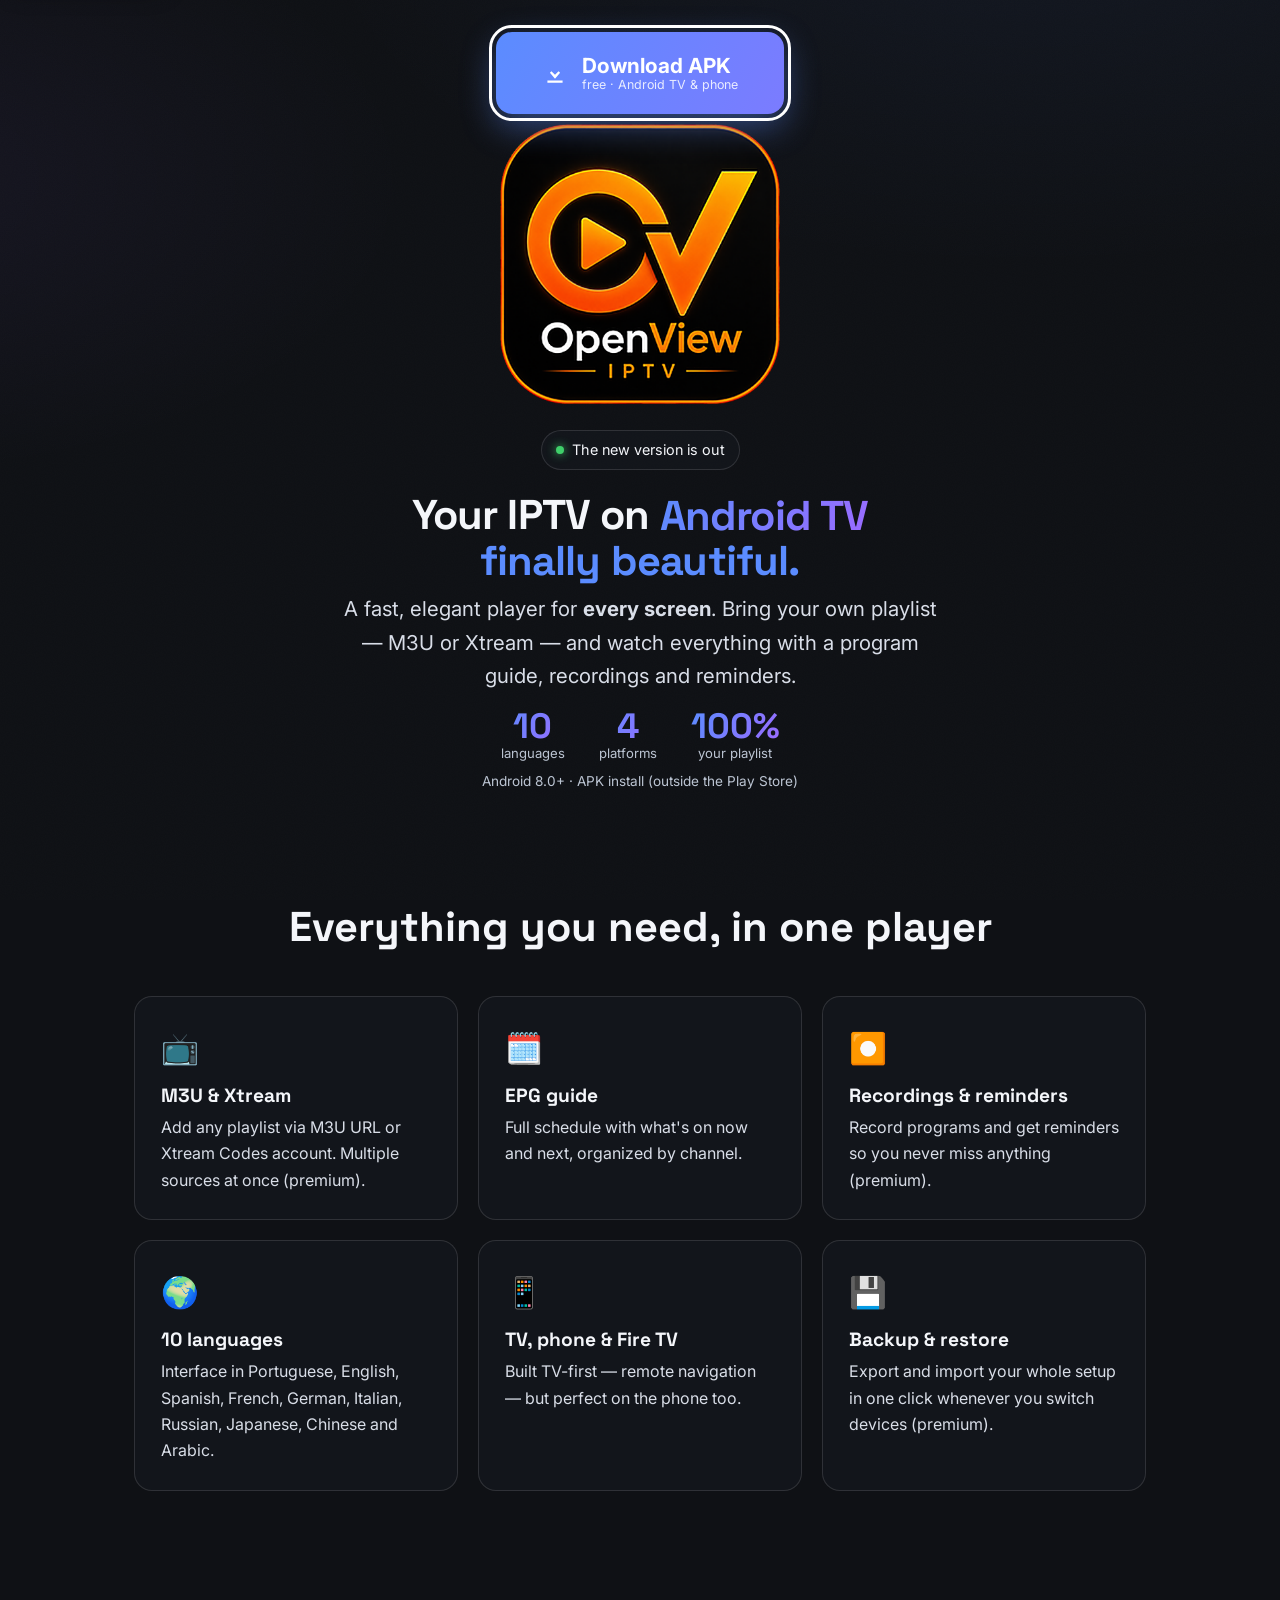
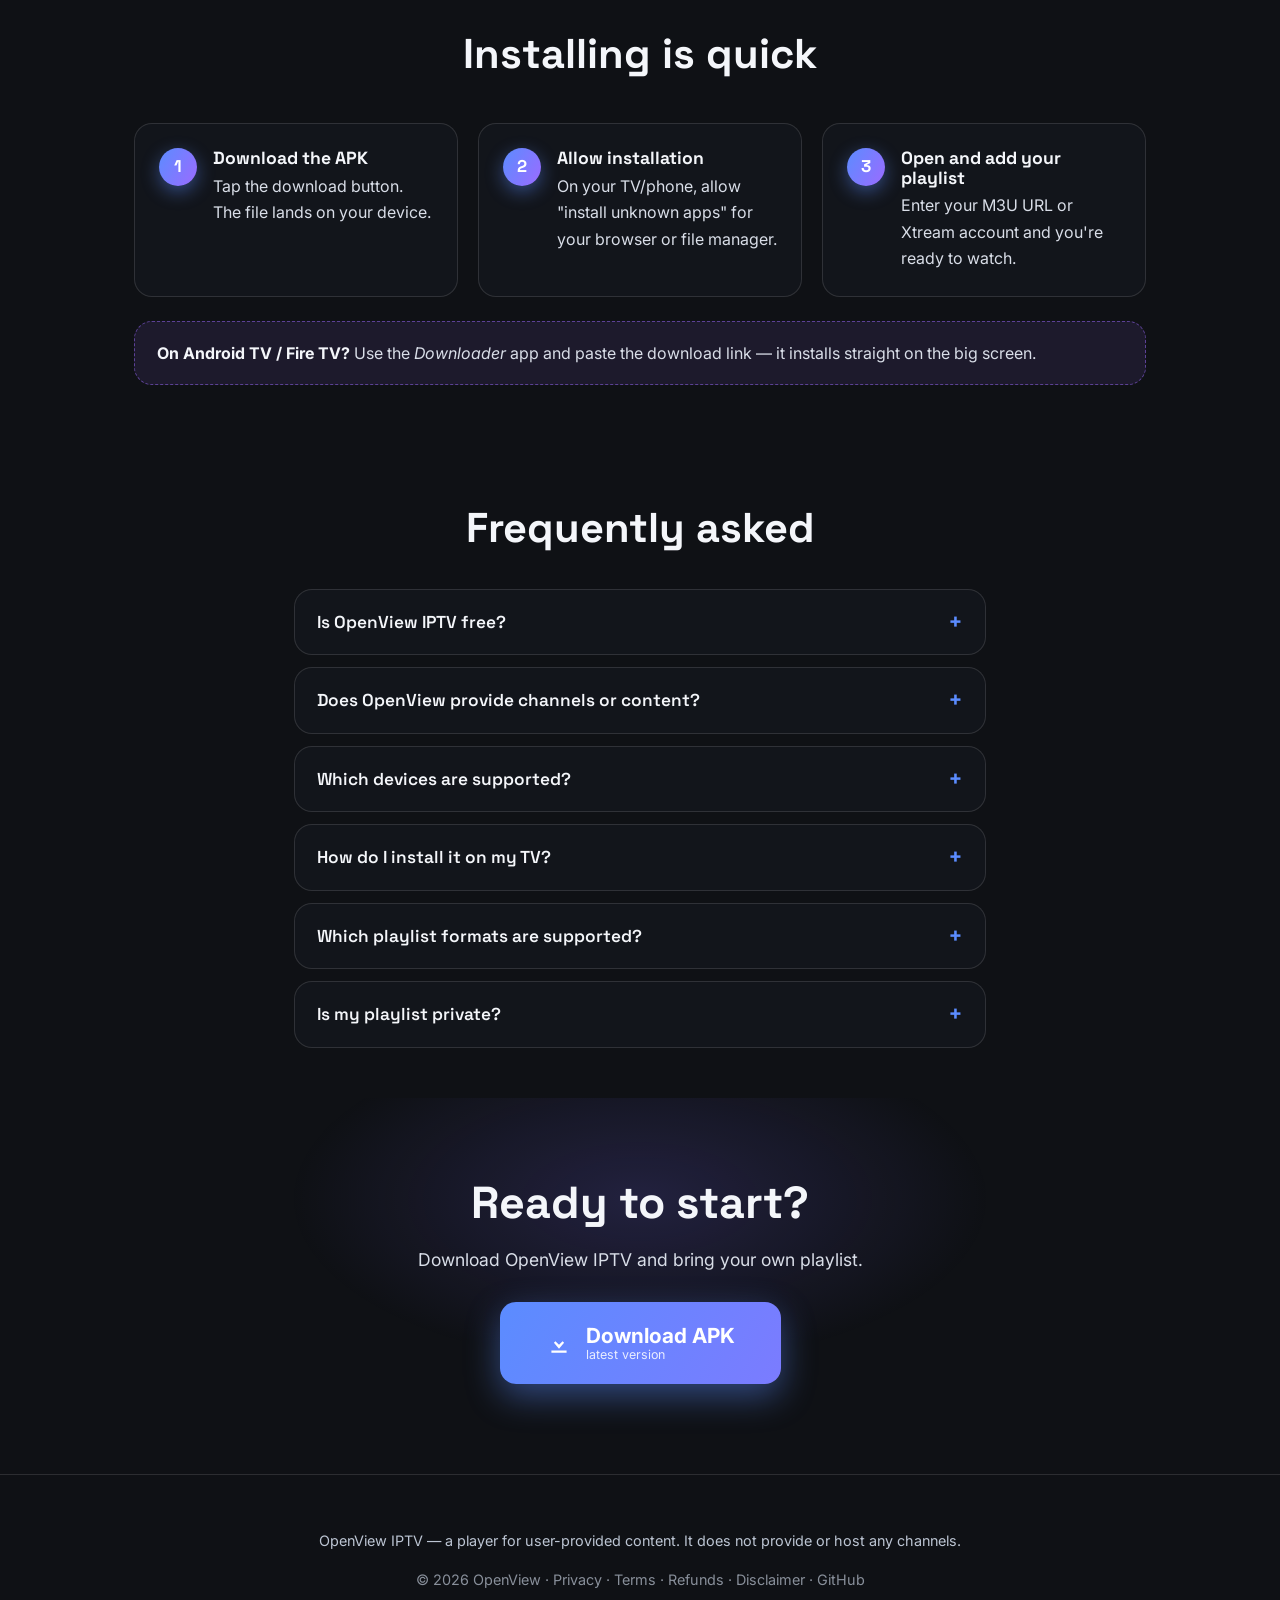
==== index.html @ 7d8fc21f "feat: SEO, a11y, mobile nav, FAQ & security hardening - SEO: canonical, robots meta, richer OG + Twi" ====
<!doctype html>
<html lang="en">
<head>
  <meta charset="utf-8">
  <meta name="viewport" content="width=device-width, initial-scale=1">
  <title>OpenView IPTV — your player for Android TV, phone and Fire TV</title>
  <meta name="description" content="OpenView IPTV: a fast, elegant player for Android TV, phone and Fire TV. Supports M3U and Xtream, EPG guide, recordings, reminders and 10 languages. Bring your own playlist.">
  <meta name="theme-color" content="#0f1115">
  <meta name="color-scheme" content="dark">
  <meta name="author" content="OpenView IPTV">
  <meta name="keywords" content="IPTV player, Android TV, Fire TV, M3U, Xtream Codes, EPG guide, IPTV recordings, IPTV reminders">
  <meta name="robots" content="index, follow, max-image-preview:large">
  <link rel="canonical" href="https://openview-landing.vercel.app/">

  <!-- Open Graph -->
  <meta property="og:type" content="website">
  <meta property="og:site_name" content="OpenView IPTV">
  <meta property="og:url" content="https://openview-landing.vercel.app/">
  <meta property="og:title" content="OpenView IPTV — your IPTV, finally beautiful">
  <meta property="og:description" content="Fast, elegant IPTV player for Android TV, phone and Fire TV. Bring your own playlist (M3U / Xtream).">
  <meta property="og:image" content="https://openview-landing.vercel.app/tv-home.jpg">
  <meta property="og:image:width" content="1100">
  <meta property="og:image:height" content="630">
  <meta property="og:image:alt" content="OpenView IPTV running on Android TV">
  <meta property="og:locale" content="en">

  <!-- Twitter -->
  <meta name="twitter:card" content="summary_large_image">
  <meta name="twitter:title" content="OpenView IPTV — your IPTV, finally beautiful">
  <meta name="twitter:description" content="Fast, elegant IPTV player for Android TV, phone and Fire TV. Bring your own playlist (M3U / Xtream).">
  <meta name="twitter:image" content="https://openview-landing.vercel.app/tv-home.jpg">

  <link rel="icon" type="image/png" href="logo.png">
  <link rel="preload" as="image" href="logo.png" fetchpriority="high">
  <link rel="apple-touch-icon" href="logo.png">
  <link rel="preconnect" href="https://fonts.googleapis.com">
  <link rel="preconnect" href="https://fonts.gstatic.com" crossorigin>
  <link href="https://fonts.googleapis.com/css2?family=Inter:wght@400;500;600&family=Space+Grotesk:wght@500;600;700&display=swap" rel="stylesheet">
  <!-- LITE mode: TV browsers (weak) and low-end hardware choke on the particle
       canvas, blur(110px) and infinite animations. Detect early and set
       <html class="lite"> BEFORE the CSS so those effects are cut. -->
  <script>
    (function () {
      try {
        var ua = navigator.userAgent || '';
        var tv = /SMART-?TV|SmartTV|Tizen|Web ?0?S|WebOS|NetCast|BRAVIA|AFT[A-Z]|AppleTV|GoogleTV|HbbTV|VIDAA|Roku|DTV|Maple|Viera|NETTV|InettvBrowser|CrKey|DLNADOC/i.test(ua);
        var lowHw = (navigator.hardwareConcurrency || 8) <= 2 || (navigator.deviceMemory || 4) <= 2;
        var mm = window.matchMedia || function () { return { matches: false }; };
        var noHover = mm('(hover: none)').matches && !('ontouchstart' in window);
        var reduce = mm('(prefers-reduced-motion: reduce)').matches;
        if (tv || lowHw || noHover || reduce) {
          document.documentElement.classList.add('lite');
        }
      } catch (e) {}
    })();
  </script>
  <link rel="stylesheet" href="styles.css">

  <!-- Structured data: helps search engines and rich results -->
  <script type="application/ld+json">
  {
    "@context": "https://schema.org",
    "@graph": [
      {
        "@type": "WebSite",
        "@id": "https://openview-landing.vercel.app/#website",
        "url": "https://openview-landing.vercel.app/",
        "name": "OpenView IPTV",
        "description": "Fast, elegant IPTV player for Android TV, phone and Fire TV.",
        "inLanguage": "en"
      },
      {
        "@type": "SoftwareApplication",
        "name": "OpenView IPTV",
        "operatingSystem": "Android 8.0+",
        "applicationCategory": "MultimediaApplication",
        "url": "https://openview-landing.vercel.app/",
        "downloadUrl": "https://github.com/LuisPCFialho/openview-releases/releases/latest",
        "softwareVersion": "latest",
        "inLanguage": ["en", "pt", "es", "fr", "de", "it", "ru", "ja", "zh", "ar"],
        "description": "A fast, elegant player for Android TV, phone and Fire TV. Bring your own playlist (M3U or Xtream) and watch with a program guide, recordings and reminders.",
        "offers": { "@type": "Offer", "price": "0", "priceCurrency": "USD" }
      },
      {
        "@type": "FAQPage",
        "mainEntity": [
          {
            "@type": "Question",
            "name": "Is OpenView IPTV free?",
            "acceptedAnswer": { "@type": "Answer", "text": "Yes. The app is free to download and use. An optional premium unlocks multiple sources at once, recordings, reminders and backup." }
          },
          {
            "@type": "Question",
            "name": "Does OpenView provide channels or content?",
            "acceptedAnswer": { "@type": "Answer", "text": "No. OpenView is only a player. You bring your own M3U or Xtream playlist. It does not host or provide any channels or content." }
          },
          {
            "@type": "Question",
            "name": "Which devices are supported?",
            "acceptedAnswer": { "@type": "Answer", "text": "Android TV, Fire TV, and Android phones and tablets running Android 8.0 or newer." }
          },
          {
            "@type": "Question",
            "name": "How do I install it on a TV?",
            "acceptedAnswer": { "@type": "Answer", "text": "On Android TV or Fire TV, use the Downloader app and paste the download link, or sideload the APK after allowing installation from unknown sources." }
          },
          {
            "@type": "Question",
            "name": "Which playlist formats are supported?",
            "acceptedAnswer": { "@type": "Answer", "text": "M3U and M3U8 playlist URLs, as well as Xtream Codes accounts." }
          },
          {
            "@type": "Question",
            "name": "Is my playlist private?",
            "acceptedAnswer": { "@type": "Answer", "text": "Yes. Your playlist stays on your device. OpenView does not upload or share it." }
          }
        ]
      }
    ]
  }
  </script>
</head>
<body>
  <a class="skip-link" href="#top">Skip to content</a>

  <!-- scroll progress -->
  <div class="scroll-progress" aria-hidden="true"></div>

  <!-- cursor spotlight -->
  <div class="spotlight" aria-hidden="true"></div>

  <!-- backgrounds: aurora + particle canvas + noise -->
  <div class="aurora" aria-hidden="true">
    <span class="blob b1"></span>
    <span class="blob b2"></span>
    <span class="blob b3"></span>
  </div>
  <canvas id="net" class="net" aria-hidden="true"></canvas>
  <div class="grid-overlay" aria-hidden="true"></div>
  <div class="noise" aria-hidden="true"></div>

  <header class="nav">
    <a class="brand" href="#top">
      <img class="logo" src="logo.png" alt="" width="32" height="32">
      <span>OpenView<span class="accent">IPTV</span></span>
    </a>
    <button type="button" class="nav-toggle" aria-label="Open menu" aria-expanded="false" aria-controls="nav-links">
      <span></span><span></span><span></span>
    </button>
    <nav class="nav-links" id="nav-links">
      <a href="#features">Features</a>
      <a href="#install">How to install</a>
      <a href="#faq">FAQ</a>
      <a class="gh" href="https://github.com/LuisPCFialho/openview-releases/releases/latest" target="_blank" rel="noopener">GitHub</a>
    </nav>
  </header>

  <main id="top">
    <!-- HERO -->
    <section class="hero">
      <div class="hero-copy reveal">
        <img class="hero-logo" src="logo.png" alt="OpenView IPTV" width="112" height="112" fetchpriority="high" decoding="async">
        <span class="badge"><span class="dot"></span> <span id="version">The new version is out</span></span>
        <h1>
          Your IPTV on
          <span class="rotator" aria-hidden="true">
            <span class="rot-track">
              <b>Android TV</b><b>phone</b><b>Fire TV</b><b>tablet</b>
            </span>
          </span>
          <br><span class="grad shine">finally beautiful.</span>
        </h1>
        <p class="lead">
          A fast, elegant player for <strong>every screen</strong>.
          Bring your own playlist — M3U or Xtream — and watch everything with a
          program guide, recordings and reminders.
        </p>
        <div class="cta">
          <a id="download" class="btn-download magnetic" href="https://github.com/LuisPCFialho/openview-releases/releases/latest/download/OpenViewIPTV.apk">
            <span class="bd-shine" aria-hidden="true"></span>
            <svg viewBox="0 0 24 24" width="26" height="26" aria-hidden="true">
              <path fill="currentColor" d="M12 3v10.6l3.3-3.3 1.4 1.4L12 17.4l-4.7-5.7 1.4-1.4L12 13.6V3h0zM5 19h14v2H5z"/>
            </svg>
            <span class="btn-text">
              <strong>Download APK</strong>
              <small id="dl-sub">free · Android TV &amp; phone</small>
            </span>
          </a>
          <a class="btn-ghost" href="https://github.com/LuisPCFialho/openview-releases/releases/latest" target="_blank" rel="noopener">Release notes</a>
        </div>

        <div class="stats reveal">
          <div class="stat"><b class="count" data-to="10">0</b><span>languages</span></div>
          <div class="stat"><b class="count" data-to="4">0</b><span>platforms</span></div>
          <div class="stat"><b class="count" data-to="100" data-suffix="%">0</b><span>your playlist</span></div>
        </div>
        <p class="micro">Android 8.0+ · APK install (outside the Play Store)</p>
      </div>

      <div class="hero-art reveal" aria-hidden="true">
        <div class="screen tilt" id="tilt">
          <img class="shot" src="tv-home.jpg" alt="OpenView IPTV running on Android TV" width="1100" height="630" loading="eager" decoding="async">
          <div class="shot-shade"></div>
          <div class="screen-bar">
            <span></span><span></span><span></span>
          </div>
          <div class="screen-body" style="--z:40px">
            <div class="play"><svg viewBox="0 0 24 24" width="42" height="42"><path fill="currentColor" d="M8 5v14l11-7z"/></svg></div>
          </div>
        </div>
      </div>
    </section>

    <!-- MARQUEE -->
    <div class="marquee reveal" aria-hidden="true">
      <div class="mq-track">
        <span>M3U</span><span>•</span><span>Xtream Codes</span><span>•</span><span>EPG</span><span>•</span>
        <span>Recordings</span><span>•</span><span>Reminders</span><span>•</span><span>Android TV</span><span>•</span>
        <span>Fire TV</span><span>•</span><span>Phone</span><span>•</span><span>Backup</span><span>•</span>
        <span>10 languages</span><span>•</span>
        <span>M3U</span><span>•</span><span>Xtream Codes</span><span>•</span><span>EPG</span><span>•</span>
        <span>Recordings</span><span>•</span><span>Reminders</span><span>•</span><span>Android TV</span><span>•</span>
        <span>Fire TV</span><span>•</span><span>Phone</span><span>•</span><span>Backup</span><span>•</span>
        <span>10 languages</span><span>•</span>
      </div>
    </div>

    <!-- FEATURES -->
    <section id="features" class="features">
      <h2 class="reveal">Everything you need, in one player</h2>
      <div class="cards">
        <article class="card spot reveal">
          <div class="ic">📺</div>
          <h3>M3U &amp; Xtream</h3>
          <p>Add any playlist via M3U URL or Xtream Codes account. Multiple sources at once (premium).</p>
        </article>
        <article class="card spot reveal">
          <div class="ic">🗓️</div>
          <h3>EPG guide</h3>
          <p>Full schedule with what's on now and next, organized by channel.</p>
        </article>
        <article class="card spot reveal">
          <div class="ic">⏺️</div>
          <h3>Recordings &amp; reminders</h3>
          <p>Record programs and get reminders so you never miss anything (premium).</p>
        </article>
        <article class="card spot reveal">
          <div class="ic">🌍</div>
          <h3>10 languages</h3>
          <p>Interface in Portuguese, English, Spanish, French, German, Italian, Russian, Japanese, Chinese and Arabic.</p>
        </article>
        <article class="card spot reveal">
          <div class="ic">📱</div>
          <h3>TV, phone &amp; Fire TV</h3>
          <p>Built TV-first — remote navigation — but perfect on the phone too.</p>
        </article>
        <article class="card spot reveal">
          <div class="ic">💾</div>
          <h3>Backup &amp; restore</h3>
          <p>Export and import your whole setup in one click whenever you switch devices (premium).</p>
        </article>
      </div>
    </section>

    <!-- INSTALL -->
    <section id="install" class="install">
      <h2 class="reveal">Installing is quick</h2>
      <div class="steps">
        <div class="step reveal"><span class="n">1</span><div><h3>Download the APK</h3><p>Tap the download button. The file lands on your device.</p></div></div>
        <div class="step reveal"><span class="n">2</span><div><h3>Allow installation</h3><p>On your TV/phone, allow "install unknown apps" for your browser or file manager.</p></div></div>
        <div class="step reveal"><span class="n">3</span><div><h3>Open and add your playlist</h3><p>Enter your M3U URL or Xtream account and you're ready to watch.</p></div></div>
      </div>
      <div class="tv-tip reveal">
        <strong>On Android TV / Fire TV?</strong> Use the <em>Downloader</em> app and paste the download link — it installs straight on the big screen.
      </div>
    </section>

    <!-- FAQ -->
    <section id="faq" class="faq">
      <h2 class="reveal">Frequently asked</h2>
      <div class="faq-list">
        <details class="faq-item reveal">
          <summary>Is OpenView IPTV free?</summary>
          <p>Yes. The app is free to download and use. An optional premium unlocks multiple sources at once, recordings, reminders and backup.</p>
        </details>
        <details class="faq-item reveal">
          <summary>Does OpenView provide channels or content?</summary>
          <p>No. OpenView is only a player. You bring your own M3U or Xtream playlist — it does not host or provide any channels or content.</p>
        </details>
        <details class="faq-item reveal">
          <summary>Which devices are supported?</summary>
          <p>Android TV, Fire TV, and Android phones and tablets running Android 8.0 or newer.</p>
        </details>
        <details class="faq-item reveal">
          <summary>How do I install it on my TV?</summary>
          <p>On Android TV or Fire TV, use the <em>Downloader</em> app and paste the download link, or sideload the APK after allowing installation from unknown sources.</p>
        </details>
        <details class="faq-item reveal">
          <summary>Which playlist formats are supported?</summary>
          <p>M3U and M3U8 playlist URLs, and Xtream Codes accounts.</p>
        </details>
        <details class="faq-item reveal">
          <summary>Is my playlist private?</summary>
          <p>Yes. Your playlist stays on your device — OpenView never uploads or shares it.</p>
        </details>
      </div>
    </section>

    <!-- FINAL CTA -->
    <section class="final reveal">
      <div class="final-glow" aria-hidden="true"></div>
      <h2>Ready to start?</h2>
      <p>Download OpenView IPTV and bring your own playlist.</p>
      <a class="btn-download big magnetic" href="https://github.com/LuisPCFialho/openview-releases/releases/latest/download/OpenViewIPTV.apk">
        <span class="bd-shine" aria-hidden="true"></span>
        <svg viewBox="0 0 24 24" width="26" height="26" aria-hidden="true">
          <path fill="currentColor" d="M12 3v10.6l3.3-3.3 1.4 1.4L12 17.4l-4.7-5.7 1.4-1.4L12 13.6V3h0zM5 19h14v2H5z"/>
        </svg>
        <span class="btn-text"><strong>Download APK</strong><small>latest version</small></span>
      </a>
    </section>
  </main>

  <footer class="footer">
    <p>OpenView IPTV — a player for user-provided content. It does not provide or host any channels.</p>
    <p class="dim">© <span id="year">2026</span> OpenView · <a href="/privacy">Privacy</a> · <a href="/terms">Terms</a> · <a href="/refund">Refunds</a> · <a href="/disclaimer">Disclaimer</a> · <a href="https://github.com/LuisPCFialho/openview-releases" target="_blank" rel="noopener">GitHub</a></p>
  </footer>

  <button type="button" class="to-top" aria-label="Back to top" hidden>
    <svg viewBox="0 0 24 24" width="22" height="22" aria-hidden="true"><path fill="currentColor" d="M12 6.6l6.4 6.4-1.4 1.4L12 9.4l-5 5-1.4-1.4z"/></svg>
  </button>

  <script src="script.js"></script>
</body>
</html>
---- styles.css ----
:root{
  --bg:#0f1115;
  --bg2:#12141b;
  --fg:#f4f6fa;
  --body:#d9dee8;   /* parágrafos: bem mais legível que o cinzento antigo */
  --dim:#bcc5d3;    /* texto secundário/etiquetas */
  --line:rgba(255,255,255,.12);
  --blue:#5b8cff;
  --purple:#9b6bff;
  --teal:#3fd0c9;
  --grad:linear-gradient(120deg,#5b8cff,#9b6bff);
  --card:rgba(22,26,34,.55);
  --radius:18px;
  --mx:50vw; --my:50vh; /* posição do cursor (definida em JS) */
}
*{box-sizing:border-box}
html{scroll-behavior:smooth}
body{
  margin:0;
  font-family:'Inter',system-ui,-apple-system,Segoe UI,Roboto,sans-serif;
  color:var(--fg);
  background:var(--bg);
  line-height:1.65;
  font-size:17px;
  -webkit-font-smoothing:antialiased;
  text-rendering:optimizeLegibility;
  overflow-x:hidden;
}
h1,h2,h3{font-family:'Space Grotesk','Inter',sans-serif;line-height:1.1;margin:0 0 .4em}
a{color:inherit;text-decoration:none}

/* ---------- acessibilidade: foco visível + saltar para o conteúdo ---------- */
:focus-visible{outline:2px solid var(--blue);outline-offset:3px;border-radius:4px}
.skip-link{position:fixed;top:10px;left:10px;z-index:50;padding:10px 16px;border-radius:10px;
  background:var(--blue);color:#fff;font-weight:600;box-shadow:0 8px 24px rgba(0,0,0,.4);
  transform:translateY(-160%);transition:transform .2s}
.skip-link:focus{transform:none}

/* ---------- progresso de scroll ---------- */
.scroll-progress{position:fixed;top:0;left:0;height:3px;width:100%;transform:scaleX(0);transform-origin:0 50%;
  background:linear-gradient(90deg,var(--blue),var(--purple),var(--teal));z-index:30;box-shadow:0 0 12px rgba(91,140,255,.6)}

/* ---------- spotlight do cursor ---------- */
.spotlight{position:fixed;inset:0;z-index:1;pointer-events:none;
  background:radial-gradient(360px 360px at var(--mx) var(--my),rgba(123,124,255,.06),transparent 70%);
  transition:background .12s linear}

/* ---------- fundo aurora ---------- */
.aurora{position:fixed;inset:0;z-index:-3;overflow:hidden;background:
  radial-gradient(1200px 600px at 80% -10%,rgba(91,140,255,.06),transparent 60%),
  radial-gradient(900px 500px at -10% 20%,rgba(155,107,255,.06),transparent 60%),var(--bg)}
.blob{position:absolute;border-radius:50%;filter:blur(110px);opacity:.26;mix-blend-mode:screen;will-change:transform}
.b1{width:520px;height:520px;background:#5b8cff;top:-120px;left:-80px;animation:float1 18s ease-in-out infinite}
.b2{width:600px;height:600px;background:#9b6bff;top:10%;right:-160px;animation:float2 22s ease-in-out infinite}
.b3{width:420px;height:420px;background:#3fd0c9;bottom:-160px;left:30%;animation:float3 26s ease-in-out infinite}
@keyframes float1{0%,100%{transform:translate(0,0)}50%{transform:translate(60px,40px)}}
@keyframes float2{0%,100%{transform:translate(0,0)}50%{transform:translate(-50px,60px)}}
@keyframes float3{0%,100%{transform:translate(0,0)}50%{transform:translate(40px,-50px)}}

/* canvas rede de partículas */
.net{position:fixed;inset:0;z-index:-2;pointer-events:none;opacity:.5}

.grid-overlay{position:fixed;inset:0;z-index:-1;pointer-events:none;opacity:.10;
  background-image:linear-gradient(var(--line) 1px,transparent 1px),linear-gradient(90deg,var(--line) 1px,transparent 1px);
  background-size:54px 54px;
  -webkit-mask-image:radial-gradient(circle at 50% 30%,#000 0%,transparent 75%);
  mask-image:radial-gradient(circle at 50% 30%,#000 0%,transparent 75%)}

/* ruído subtil */
.noise{position:fixed;inset:0;z-index:0;pointer-events:none;opacity:.018;mix-blend-mode:overlay;
  background-image:url("data:image/svg+xml,%3Csvg xmlns='http://www.w3.org/2000/svg' width='120' height='120'%3E%3Cfilter id='n'%3E%3CfeTurbulence type='fractalNoise' baseFrequency='.9' numOctaves='2'/%3E%3C/filter%3E%3Crect width='100%25' height='100%25' filter='url(%23n)'/%3E%3C/svg%3E")}

main,.nav{position:relative;z-index:2}

/* ---------- nav ---------- */
.nav{position:sticky;top:0;z-index:20;display:flex;align-items:center;justify-content:space-between;
  padding:18px clamp(20px,5vw,64px);-webkit-backdrop-filter:blur(10px);backdrop-filter:blur(10px);
  background:linear-gradient(180deg,rgba(15,17,21,.7),transparent);border-bottom:1px solid transparent;
  transition:background .3s,border-color .3s}
.nav.scrolled{background:rgba(13,15,20,.82);border-bottom:1px solid var(--line)}
.brand{display:flex;align-items:center;gap:10px;font-family:'Space Grotesk';font-weight:700;font-size:1.15rem}
.brand .accent{background:var(--grad);-webkit-background-clip:text;background-clip:text;color:transparent}
.logo{border-radius:9px;box-shadow:0 6px 20px rgba(0,0,0,.45);transition:transform .4s}
.brand:hover .logo{transform:rotate(-8deg) scale(1.08)}
.hero-logo{width:clamp(190px,24vw,280px);height:auto;display:block;margin:0 auto 26px;
  filter:drop-shadow(0 18px 44px rgba(0,0,0,.55));animation:floatLogo 6s ease-in-out infinite}
@keyframes floatLogo{0%,100%{transform:translateY(0)}50%{transform:translateY(-8px)}}
.lite .hero-logo{animation:none}
.nav-links{display:flex;align-items:center;gap:26px;font-size:.95rem;color:var(--dim)}
.nav-links a:not(.gh){position:relative}
.nav-links a:not(.gh)::after{content:"";position:absolute;left:0;bottom:-4px;width:0;height:2px;background:var(--grad);transition:width .25s}
.nav-links a:not(.gh):hover{color:var(--fg)}
.nav-links a:not(.gh):hover::after{width:100%}
.nav-links .gh{padding:8px 16px;border:1px solid var(--line);border-radius:999px;color:var(--fg)}
.nav-links .gh:hover{border-color:var(--blue);box-shadow:0 0 0 3px rgba(91,140,255,.12)}
/* botão hambúrguer — só aparece em ecrãs pequenos */
.nav-toggle{display:none;flex-direction:column;justify-content:center;gap:5px;width:44px;height:44px;padding:11px;
  background:var(--card);border:1px solid var(--line);border-radius:12px;cursor:pointer;-webkit-tap-highlight-color:transparent}
.nav-toggle span{display:block;height:2px;width:100%;background:var(--fg);border-radius:2px;transition:transform .25s,opacity .2s}
.nav-toggle[aria-expanded="true"] span:nth-child(1){transform:translateY(7px) rotate(45deg)}
.nav-toggle[aria-expanded="true"] span:nth-child(2){opacity:0}
.nav-toggle[aria-expanded="true"] span:nth-child(3){transform:translateY(-7px) rotate(-45deg)}
@media(max-width:640px){
  .nav-toggle{display:flex}
  .nav-links{position:absolute;top:calc(100% + 8px);left:clamp(20px,5vw,64px);right:clamp(20px,5vw,64px);
    flex-direction:column;align-items:stretch;gap:6px;padding:12px;border:1px solid var(--line);border-radius:16px;
    background:rgba(13,15,20,.97);-webkit-backdrop-filter:blur(12px);backdrop-filter:blur(12px);
    box-shadow:0 22px 54px rgba(0,0,0,.55);
    opacity:0;transform:translateY(-8px) scale(.98);pointer-events:none;transition:opacity .2s,transform .2s}
  .nav-links.open{opacity:1;transform:none;pointer-events:auto}
  .nav-links a{padding:12px 14px;border-radius:10px}
  .nav-links a:not(.gh)::after{display:none}
  .nav-links a:hover,.nav-links a:focus-visible{background:rgba(255,255,255,.06);color:var(--fg)}
  .nav-links .gh{text-align:center}
}

/* ---------- hero ---------- */
.hero{display:grid;grid-template-columns:1.05fr .95fr;gap:48px;align-items:center;
  padding:clamp(40px,8vh,90px) clamp(20px,5vw,64px) 50px;max-width:1240px;margin:0 auto}
@media(max-width:880px){.hero{grid-template-columns:1fr;text-align:center}}
.badge{display:inline-flex;align-items:center;gap:8px;font-size:.9rem;color:var(--fg);
  padding:7px 14px;border:1px solid var(--line);border-radius:999px;background:var(--card);
  -webkit-backdrop-filter:blur(8px);backdrop-filter:blur(8px);margin-bottom:22px}
.badge .dot{width:8px;height:8px;border-radius:50%;background:#3fd06a;box-shadow:0 0 10px #3fd06a;animation:pulse 2s infinite}
@keyframes pulse{0%,100%{opacity:1}50%{opacity:.35}}
.hero h1{font-size:clamp(2.4rem,6vw,4.2rem);font-weight:700;letter-spacing:-.02em}
.grad{background:var(--grad);-webkit-background-clip:text;background-clip:text;color:transparent}
.shine{background:linear-gradient(110deg,#5b8cff,#9b6bff,#3fd0c9,#9b6bff,#5b8cff);background-size:300% 100%;
  -webkit-background-clip:text;background-clip:text;color:transparent;animation:shine 7s linear infinite}
@keyframes shine{to{background-position:300% 0}}

/* palavra rotativa */
.rotator{display:inline-block;height:1.05em;overflow:hidden;vertical-align:bottom}
.rot-track{display:flex;flex-direction:column;animation:roll 8s cubic-bezier(.8,0,.2,1) infinite}
.rot-track b{height:1.05em;line-height:1.05em;background:var(--grad);-webkit-background-clip:text;background-clip:text;color:transparent;white-space:nowrap}
@keyframes roll{
  0%,20%{transform:translateY(0)}
  25%,45%{transform:translateY(-1.05em)}
  50%,70%{transform:translateY(-2.1em)}
  75%,95%{transform:translateY(-3.15em)}
  100%{transform:translateY(-4.2em)} /* 4ª = clone? usamos 4 itens -> volta via reset */
}
/* com 4 itens reais o último frame mostra o 4º; reinicia limpo */
.rot-track{animation:roll4 9s cubic-bezier(.7,0,.2,1) infinite}
@keyframes roll4{
  0%,18%{transform:translateY(0)}
  25%,43%{transform:translateY(-1.05em)}
  50%,68%{transform:translateY(-2.1em)}
  75%,93%{transform:translateY(-3.15em)}
  100%{transform:translateY(0)}
}

.lead{font-size:clamp(1.08rem,2vw,1.28rem);color:var(--body);max-width:42ch;margin:0 0 26px}
@media(max-width:880px){.lead{margin-inline:auto}}
.cta{display:flex;gap:16px;flex-wrap:wrap;align-items:center}
@media(max-width:880px){.cta{justify-content:center}}
.micro{margin-top:18px;font-size:.85rem;color:var(--dim)}

/* stats */
.stats{display:flex;gap:34px;margin-top:30px}
@media(max-width:880px){.stats{justify-content:center}}
.stat{display:flex;flex-direction:column;line-height:1.1}
.stat b{font-family:'Space Grotesk';font-size:clamp(1.6rem,4vw,2.2rem);
  background:var(--grad);-webkit-background-clip:text;background-clip:text;color:transparent}
.stat span{font-size:.82rem;color:var(--dim)}

/* botão download */
.btn-download{position:relative;display:inline-flex;align-items:center;gap:14px;overflow:hidden;
  padding:16px 28px;border-radius:16px;color:#fff;font-weight:600;
  background:var(--grad);background-size:200% 200%;
  box-shadow:0 12px 34px rgba(91,140,255,.45);transition:transform .18s ease,box-shadow .2s;
  animation:sheen 6s ease infinite;will-change:transform}
.btn-download:hover{box-shadow:0 18px 48px rgba(123,107,255,.6)}
.btn-download:active{transform:translateY(1px) scale(.99)}
.btn-download .btn-text{display:flex;flex-direction:column;line-height:1.15;text-align:left;position:relative;z-index:1}
.btn-download .btn-text small{font-weight:400;opacity:.85;font-size:.78rem}
.btn-download svg{position:relative;z-index:1}
.btn-download.big{font-size:1.15rem;padding:20px 36px}
.bd-shine{position:absolute;top:0;left:-120%;width:60%;height:100%;z-index:0;
  background:linear-gradient(100deg,transparent,rgba(255,255,255,.45),transparent);
  transform:skewX(-18deg);animation:swipe 3.6s ease-in-out infinite}
@keyframes swipe{0%{left:-120%}55%,100%{left:160%}}
@keyframes sheen{0%,100%{background-position:0% 50%}50%{background-position:100% 50%}}
.btn-ghost{padding:15px 24px;border:1px solid var(--line);border-radius:16px;color:var(--fg);
  background:var(--card);transition:border-color .2s,transform .2s}
.btn-ghost:hover{border-color:var(--purple);transform:translateY(-2px)}

/* mockup com tilt (controlado por JS via vars) */
.hero-art{display:flex;justify-content:center;perspective:1100px}
.screen{position:relative;width:min(440px,90%);aspect-ratio:16/10;border-radius:20px;
  background:linear-gradient(160deg,#1a1d27,#11131a);border:1px solid var(--line);
  box-shadow:0 40px 90px rgba(0,0,0,.55);overflow:hidden;transform-style:preserve-3d;
  transform:rotateY(var(--ry,-12deg)) rotateX(var(--rx,6deg));
  transition:transform .2s ease;animation:floaty 7s ease-in-out infinite}
@keyframes floaty{0%,100%{translate:0 0}50%{translate:0 -12px}}
.screen-glow{position:absolute;inset:0;background:radial-gradient(circle at 50% 40%,rgba(91,140,255,.25),transparent 60%)}
/* contain (não cover) para se ver o ecrã da TV todo, sem cortar os cantos */
.screen .shot{position:absolute;top:40px;left:12px;width:calc(100% - 24px);height:calc(100% - 54px);
  object-fit:contain;object-position:center;display:block;border-radius:8px}
.shot-shade{position:absolute;inset:0;pointer-events:none;background:
  radial-gradient(circle at 50% 42%,rgba(8,10,18,.42),transparent 58%),
  linear-gradient(180deg,rgba(8,10,18,.22),transparent 18%,transparent 80%,rgba(8,10,18,.28))}

/* Easter egg "BananaWare": chuva de bananas SÓ dentro do mini-player, ao clicar no play.
   Cai de cima para baixo do ecrã; algumas rodam devagar (leve), outras ficam inclinadas. */
.screen .banana-rain{position:absolute;inset:0;overflow:hidden;pointer-events:none;z-index:6}
.screen .banana-rain b{position:absolute;top:-18%;line-height:1;will-change:top,transform;
  transform:rotate(var(--r0));
  animation:banana-fall linear var(--dur) var(--delay) infinite,
            banana-spin linear var(--spin-dur) var(--delay) infinite}
@keyframes banana-fall{from{top:-18%}to{top:118%}}
@keyframes banana-spin{from{transform:rotate(var(--r0))}to{transform:rotate(var(--r-end))}}
.screen-bar{position:relative;display:flex;gap:7px;padding:14px 16px;transform:translateZ(20px)}
.screen-bar span{width:11px;height:11px;border-radius:50%;background:#2c3140}
.screen-bar span:first-child{background:#ff5f56}.screen-bar span:nth-child(2){background:#ffbd2e}.screen-bar span:nth-child(3){background:#27c93f}
.screen-body{position:relative;padding:8px 22px 22px;height:100%;transform:translateZ(var(--z,40px))}
.screen-body .play{position:absolute;top:38%;left:50%;transform:translate(-50%,-50%);
  width:78px;height:78px;border-radius:50%;display:grid;place-items:center;color:#fff;
  background:var(--grad);box-shadow:0 0 0 0 rgba(91,140,255,.5);animation:ring 2.4s infinite;cursor:pointer}
@keyframes ring{0%{box-shadow:0 0 0 0 rgba(91,140,255,.5)}70%{box-shadow:0 0 0 26px rgba(91,140,255,0)}100%{box-shadow:0 0 0 0 rgba(91,140,255,0)}}
.tiles{position:absolute;bottom:20px;left:22px;right:22px;display:grid;grid-template-columns:repeat(3,1fr);gap:10px}
.tiles i{height:46px;border-radius:10px;background:linear-gradient(120deg,rgba(91,140,255,.25),rgba(155,107,255,.18));
  border:1px solid var(--line);animation:shimmer 3s ease-in-out infinite;animation-delay:var(--d)}
@keyframes shimmer{0%,100%{opacity:.55}50%{opacity:1}}

/* ---------- marquee ---------- */
.marquee{margin:10px 0 10px;padding:14px 0;border-block:1px solid var(--line);
  background:linear-gradient(90deg,transparent,rgba(255,255,255,.02),transparent);
  -webkit-mask-image:linear-gradient(90deg,transparent,#000 12%,#000 88%,transparent);
  mask-image:linear-gradient(90deg,transparent,#000 12%,#000 88%,transparent);overflow:hidden}
.mq-track{display:flex;gap:28px;width:max-content;animation:mq 32s linear infinite;
  font-family:'Space Grotesk';font-weight:600;color:var(--dim);font-size:1.05rem;letter-spacing:.01em}
.mq-track span{opacity:.85}
.marquee:hover .mq-track{animation-play-state:paused}
@keyframes mq{to{transform:translateX(-50%)}}

/* ---------- features ---------- */
.features,.install{max-width:1140px;margin:0 auto;padding:70px clamp(20px,5vw,64px)}
.features h2,.install h2{font-size:clamp(1.7rem,4vw,2.6rem);text-align:center;margin-bottom:46px}
.cards{display:grid;grid-template-columns:repeat(auto-fit,minmax(260px,1fr));gap:20px}
.card{position:relative;padding:26px;border:1px solid var(--line);border-radius:var(--radius);background:var(--card);
  -webkit-backdrop-filter:blur(8px);backdrop-filter:blur(8px);
  transition:transform .25s,border-color .25s,background .25s;overflow:hidden}
.card:hover{transform:translateY(-6px);border-color:rgba(91,140,255,.4)}
/* brilho que segue o cursor dentro do card (vars --cx/--cy em JS) */
.card.spot::before{content:"";position:absolute;inset:0;opacity:0;transition:opacity .3s;pointer-events:none;
  background:radial-gradient(240px 240px at var(--cx,50%) var(--cy,50%),rgba(91,140,255,.18),transparent 60%)}
.card.spot:hover::before{opacity:1}
.card .ic{font-size:1.9rem;margin-bottom:12px;display:inline-block;transition:transform .3s}
.card:hover .ic{transform:translateY(-3px) scale(1.12) rotate(-4deg)}
.card h3{font-size:1.2rem;color:var(--fg)}
.card p{color:var(--body);margin:0;font-size:1rem}

/* ---------- install ---------- */
.steps{display:grid;grid-template-columns:repeat(auto-fit,minmax(260px,1fr));gap:20px}
.step{display:flex;gap:16px;padding:24px;border:1px solid var(--line);border-radius:var(--radius);background:var(--card);
  -webkit-backdrop-filter:blur(8px);backdrop-filter:blur(8px);
  transition:transform .25s,border-color .25s}
.step:hover{transform:translateY(-4px);border-color:rgba(155,107,255,.4)}
.step .n{flex:none;width:38px;height:38px;border-radius:50%;display:grid;place-items:center;
  font-family:'Space Grotesk';font-weight:700;color:#fff;background:var(--grad);box-shadow:0 6px 18px rgba(91,140,255,.45)}
.step h3{font-size:1.1rem;margin:.1em 0 .25em}
.step p{margin:0;color:var(--body);font-size:1rem}
.step h3{color:var(--fg)}
.tv-tip{margin-top:24px;padding:18px 22px;border:1px dashed rgba(155,107,255,.5);border-radius:var(--radius);
  background:rgba(155,107,255,.1);color:var(--body);font-size:1rem}
.tv-tip strong{color:var(--fg)}

/* ---------- final ---------- */
.final{position:relative;max-width:760px;margin:30px auto 0;text-align:center;padding:80px clamp(20px,5vw,64px) 50px}
.final-glow{position:absolute;inset:0;z-index:-1;border-radius:32px;
  background:radial-gradient(500px 240px at 50% 30%,rgba(123,107,255,.18),transparent 70%)}
.final h2{font-size:clamp(1.8rem,4vw,2.8rem)}
.final p{color:var(--body);margin:0 0 28px;font-size:1.1rem}
.final .btn-download{margin:0 auto}

/* ---------- footer ---------- */
.footer{margin-top:40px;padding:40px clamp(20px,5vw,64px);border-top:1px solid var(--line);
  text-align:center;color:var(--dim);font-size:.9rem}
.footer .dim{opacity:.7;margin-top:6px}
.footer a:hover{color:var(--fg)}

/* ---------- FAQ ---------- */
.faq{max-width:820px;margin:0 auto;padding:50px clamp(20px,5vw,64px) 20px}
.faq h2{font-size:clamp(1.7rem,4vw,2.6rem);text-align:center;margin-bottom:38px}
.faq-list{display:flex;flex-direction:column;gap:12px}
.faq-item{border:1px solid var(--line);border-radius:var(--radius);background:var(--card);
  -webkit-backdrop-filter:blur(8px);backdrop-filter:blur(8px);overflow:hidden;transition:border-color .25s}
.faq-item[open]{border-color:rgba(91,140,255,.4)}
.faq-item summary{list-style:none;cursor:pointer;padding:18px 22px;font-family:'Space Grotesk','Inter',sans-serif;
  font-weight:600;font-size:1.08rem;color:var(--fg);display:flex;align-items:center;justify-content:space-between;gap:14px}
.faq-item summary::-webkit-details-marker{display:none}
.faq-item summary::after{content:"+";font-size:1.5rem;line-height:1;color:var(--blue);transition:transform .25s;flex:none}
.faq-item[open] summary::after{transform:rotate(45deg)}
.faq-item p{margin:0;padding:0 22px 20px;color:var(--body);font-size:1rem}

/* ---------- botão voltar ao topo ---------- */
.to-top{position:fixed;right:22px;bottom:22px;z-index:25;width:48px;height:48px;border-radius:50%;
  display:grid;place-items:center;cursor:pointer;color:#fff;border:1px solid rgba(255,255,255,.15);
  background:var(--grad);box-shadow:0 10px 28px rgba(91,140,255,.45);
  opacity:0;transform:translateY(14px) scale(.9);pointer-events:none;transition:opacity .25s,transform .25s}
.to-top.show{opacity:1;transform:none;pointer-events:auto}
.to-top:hover{transform:translateY(-2px)}
.lite .to-top{display:none!important}

/* ---------- scroll reveal ---------- */
.reveal{opacity:0;transform:translateY(28px);transition:opacity .7s ease,transform .7s ease}
.reveal.in{opacity:1;transform:none}
/* stagger dos cards/steps */
.cards .card{transition-delay:calc(var(--i,0)*.07s)}
.steps .step{transition-delay:calc(var(--i,0)*.1s)}

@media(prefers-reduced-motion:reduce){
  *{animation:none!important}
  .reveal{opacity:1;transform:none;transition:none}
  .scroll-progress,.spotlight,.net{display:none}
}

/* ---------- Modo LITE (TVs / hardware fraco) ----------
   Browsers de TV engasgam com o canvas de partículas, filter:blur(110px),
   backdrop-filter e ~8 animações infinitas. Em lite cortamos tudo isso e o site
   fica fluido, mantendo o layout e o conteúdo. Classe posta no <head> antes do CSS. */
.lite .blob,
.lite .net,
.lite #net,
.lite .grid-overlay,
.lite .spotlight,
.lite .scroll-progress{display:none!important}

.lite *,
.lite *::before,
.lite *::after{
  animation:none!important;
  transition:none!important;
  filter:none!important;
  -webkit-backdrop-filter:none!important;
  backdrop-filter:none!important;
  mix-blend-mode:normal!important;
  will-change:auto!important;
}

/* nav/badge sem blur translúcido -> fundo sólido legível */
.lite .nav{background:rgba(15,17,21,.96)}

/* título com gradiente animado -> cor sólida (legível e barato) */
.lite .shine{
  background:none!important;
  -webkit-background-clip:initial!important;
  background-clip:initial!important;
  -webkit-text-fill-color:initial!important;
  color:var(--blue)!important;
}

/* mockup sem 3D nem flutuação */
.lite .screen{
  transform:none!important;
  transform-style:flat!important;
  box-shadow:0 12px 30px rgba(0,0,0,.5);
}

/* conteúdo sempre visível, sem depender do reveal por scroll */
.lite .reveal{opacity:1!important;transform:none!important}

/* ---------- TV/lite: hero compacto, sem arte decorativa, BOTÃO no topo ----------
   Numa TV o utilizador não deve ter de fazer scroll para descarregar. Escondemos
   o mockup decorativo, compactamos o hero e reordenamos a CTA para o topo. */
.lite .nav{display:none}                 /* barra de navegação fora em TV (mais espaço) */
.lite .marquee{display:none}             /* fila de tags fora em TV (sobe o botão) */
.lite .hero{
  grid-template-columns:1fr;
  gap:14px;
  padding:32px clamp(20px,5vw,64px) 28px;
  align-items:start;
}
.lite .hero-art{display:none}            /* mockup decorativo: fora em TV */
/* tudo centrado em TV (mais fácil de ler à distância) */
.lite .hero-copy{display:flex;flex-direction:column;align-items:center;text-align:center}
.lite .cta{order:-1;justify-content:center;width:100%;margin-bottom:10px}
.lite .badge{order:0}
.lite .hero h1{order:1;font-size:clamp(1.7rem,4.5vw,2.6rem);margin-bottom:.2em}
.lite .lead{order:2;margin:0;max-width:46ch}
.lite .stats{order:3;justify-content:center;margin-top:14px}
.lite .micro{order:4;margin-top:10px}
/* botão grande e central, bem visível com o foco do D-pad */
.lite .btn-download{padding:22px 46px;font-size:1.3rem}
/* realce claro quando o foco está no botão (ao abrir já cá está — só carregar OK) */
.lite .btn-download:focus,
.lite .btn-download:focus-visible{outline:3px solid #fff;outline-offset:4px}
.lite .btn-ghost{display:none}           /* tira a ação secundária para simplificar em TV */
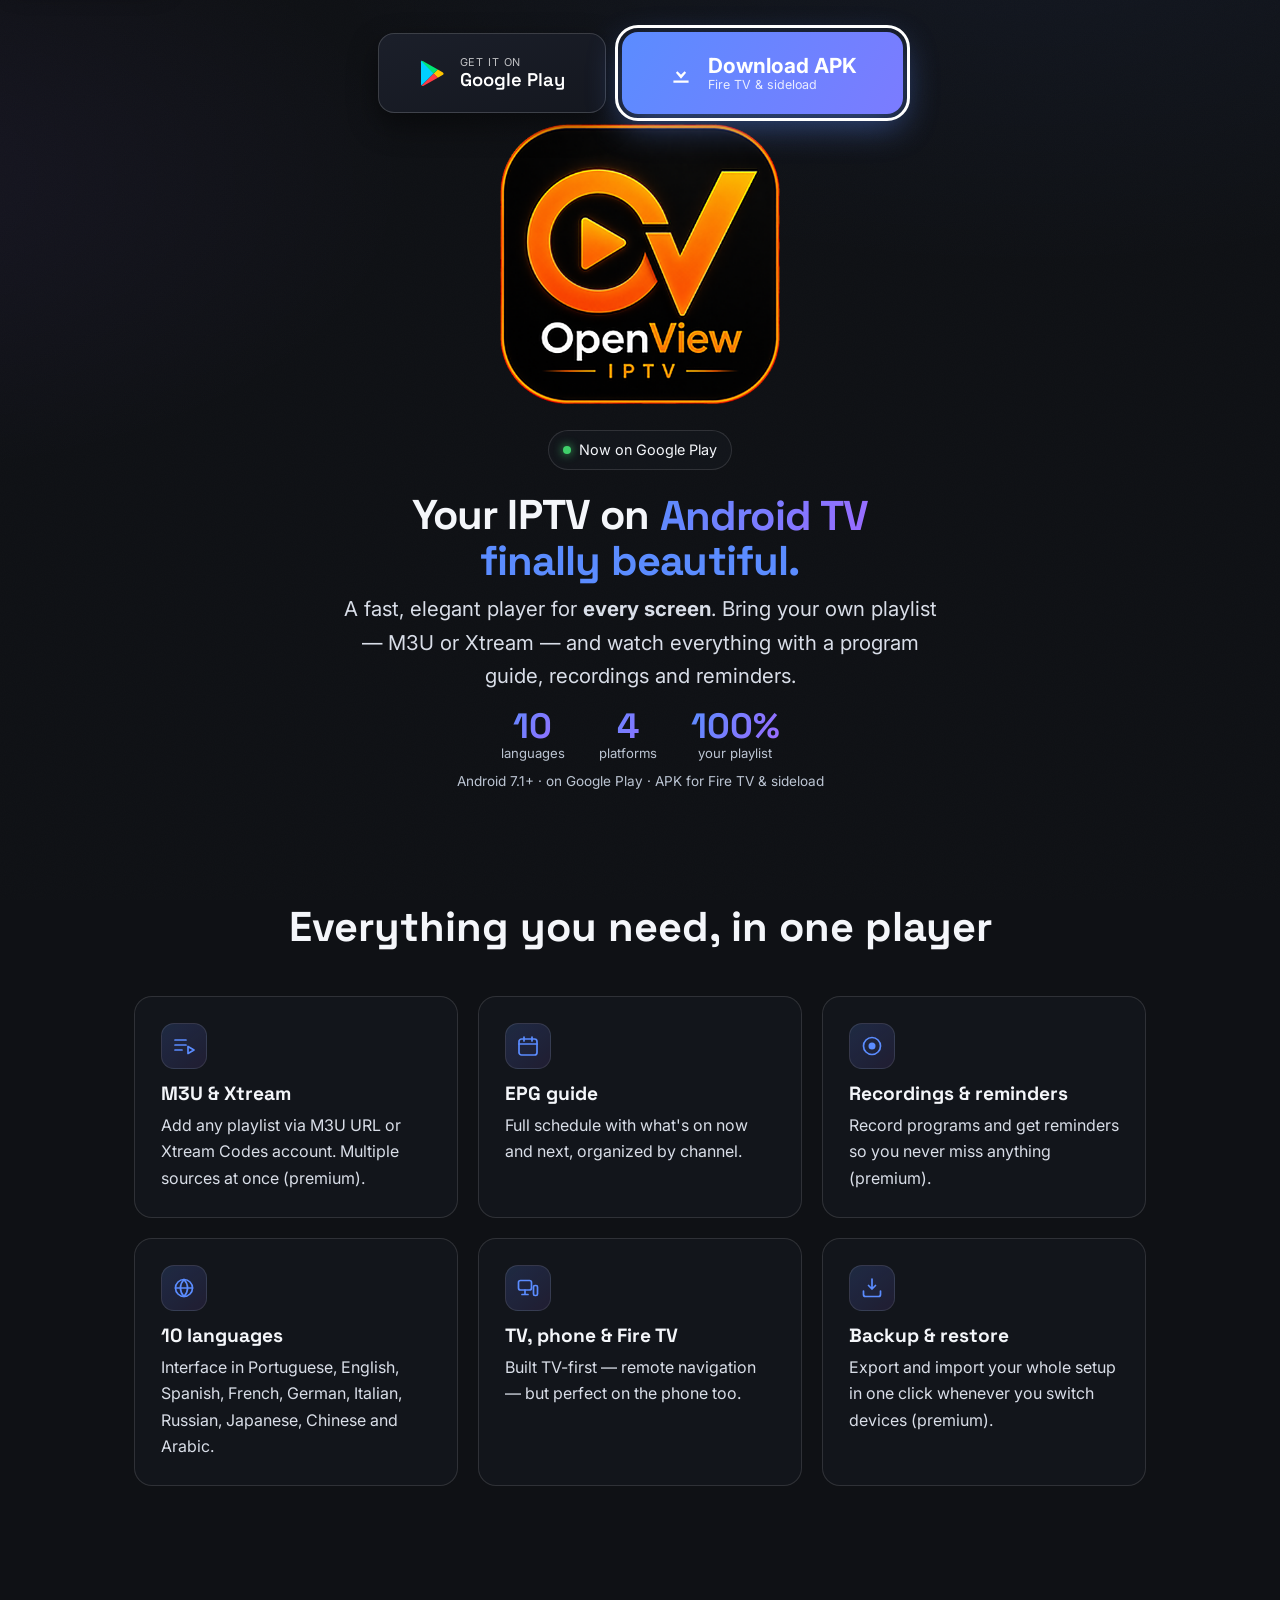
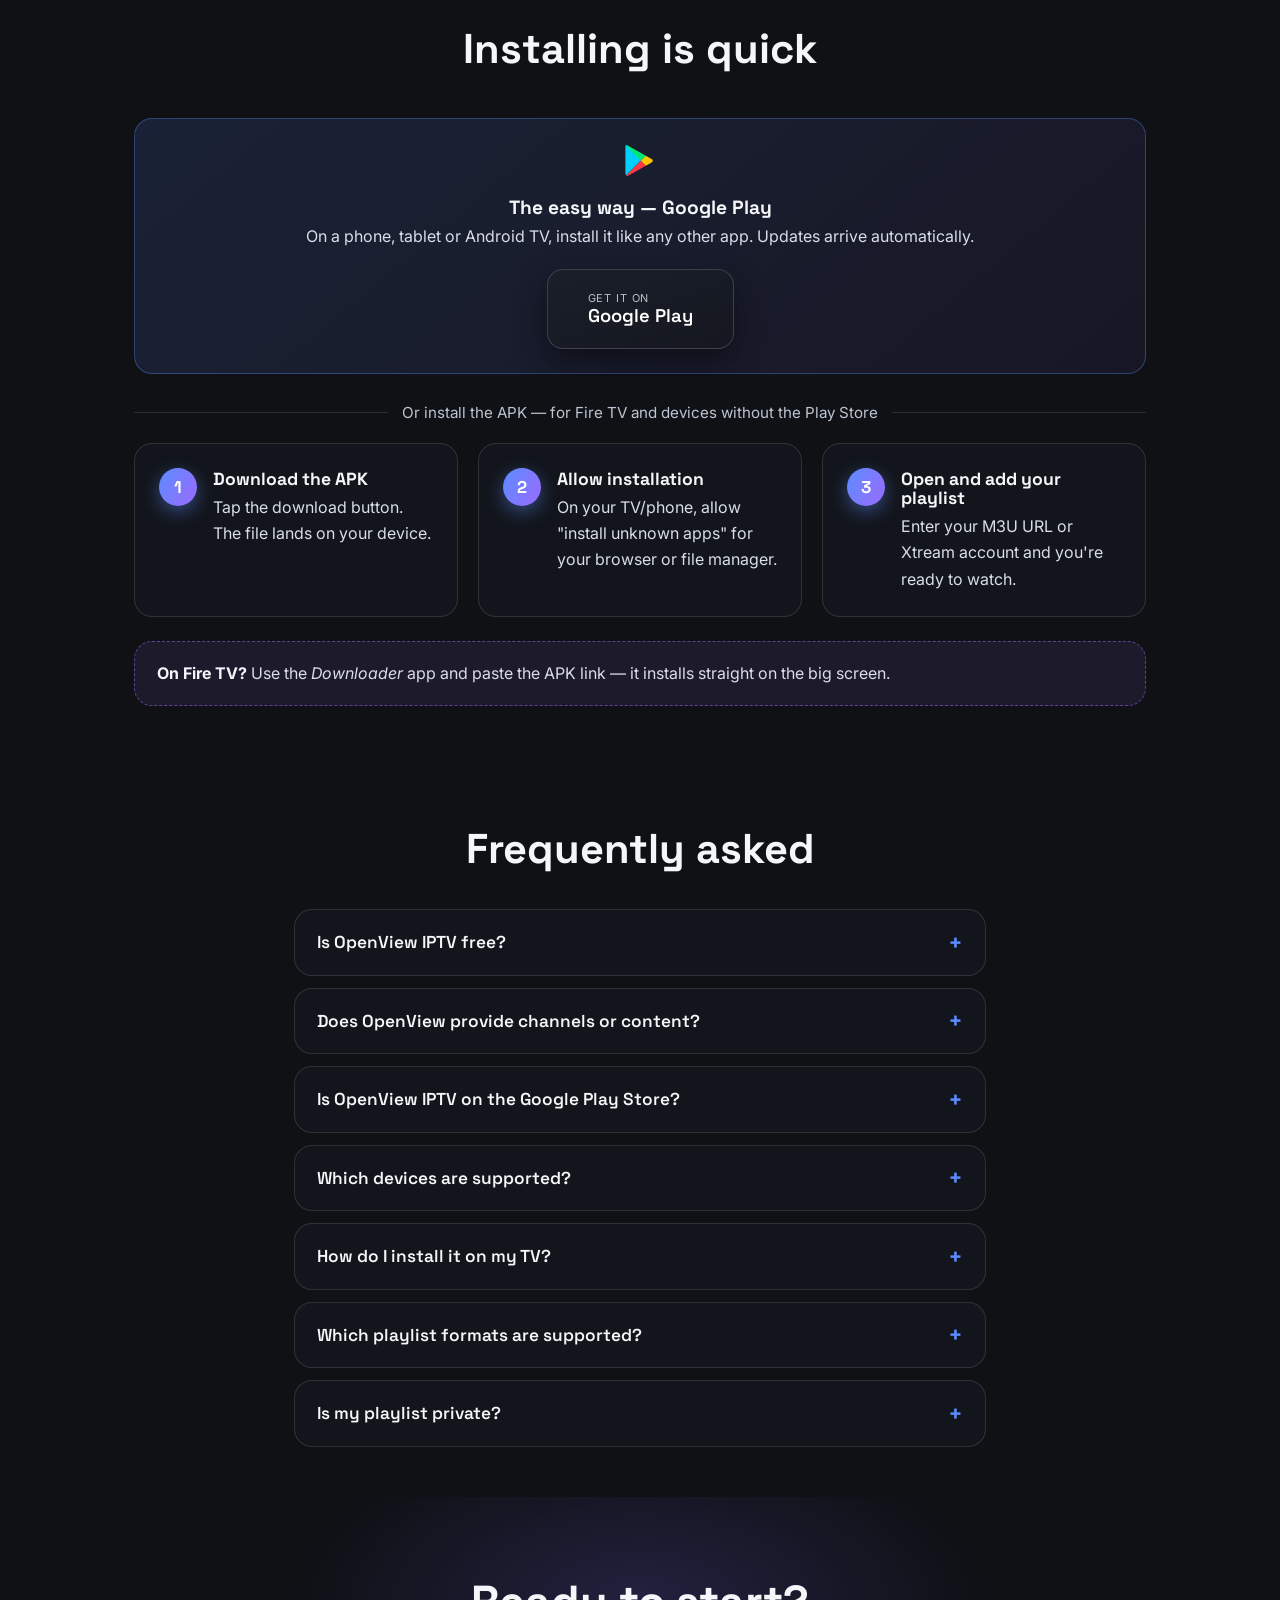
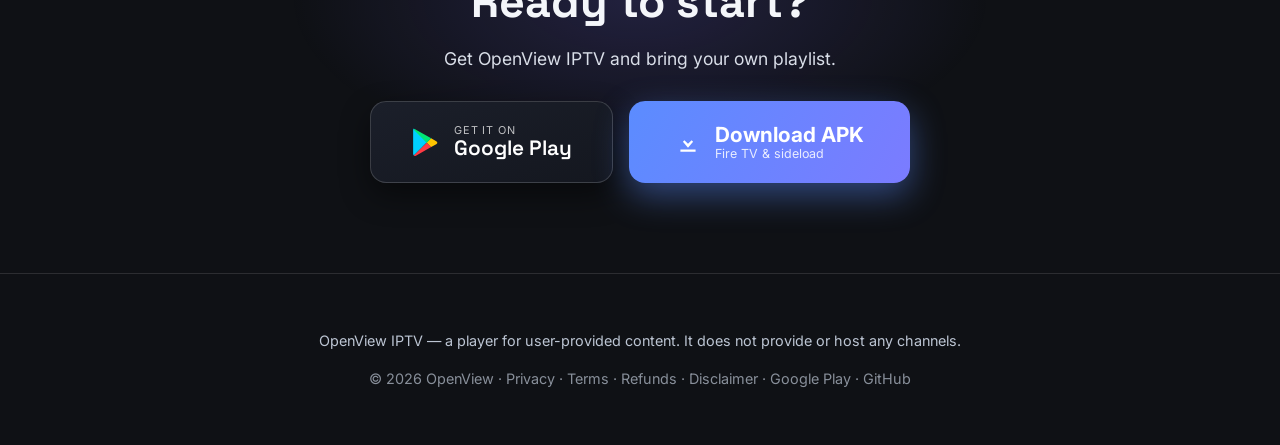
==== commit 398b44cd: "feat: Google Play availability + SVG icons, updated facts - Add Google Play as a first-class install" ====
--- a/index.html
+++ b/index.html
@@ -4,11 +4,11 @@
   <meta charset="utf-8">
   <meta name="viewport" content="width=device-width, initial-scale=1">
   <title>OpenView IPTV — your player for Android TV, phone and Fire TV</title>
-  <meta name="description" content="OpenView IPTV: a fast, elegant player for Android TV, phone and Fire TV. Supports M3U and Xtream, EPG guide, recordings, reminders and 10 languages. Bring your own playlist.">
+  <meta name="description" content="OpenView IPTV: a fast, elegant player for Android TV, phone and Fire TV. Now on Google Play. Supports M3U and Xtream, EPG guide, recordings, reminders and 10 languages. Bring your own playlist.">
   <meta name="theme-color" content="#0f1115">
   <meta name="color-scheme" content="dark">
   <meta name="author" content="OpenView IPTV">
-  <meta name="keywords" content="IPTV player, Android TV, Fire TV, M3U, Xtream Codes, EPG guide, IPTV recordings, IPTV reminders">
+  <meta name="keywords" content="IPTV player, Android TV, Fire TV, M3U, Xtream Codes, EPG guide, IPTV recordings, IPTV reminders, Google Play">
   <meta name="robots" content="index, follow, max-image-preview:large">
   <link rel="canonical" href="https://openview-landing.vercel.app/">
 
@@ -72,10 +72,11 @@
       {
         "@type": "SoftwareApplication",
         "name": "OpenView IPTV",
-        "operatingSystem": "Android 8.0+",
+        "operatingSystem": "Android 7.1+",
         "applicationCategory": "MultimediaApplication",
         "url": "https://openview-landing.vercel.app/",
-        "downloadUrl": "https://github.com/LuisPCFialho/openview-releases/releases/latest",
+        "installUrl": "https://play.google.com/store/apps/details?id=com.openview.iptv",
+        "downloadUrl": "https://play.google.com/store/apps/details?id=com.openview.iptv",
         "softwareVersion": "latest",
         "inLanguage": ["en", "pt", "es", "fr", "de", "it", "ru", "ja", "zh", "ar"],
         "description": "A fast, elegant player for Android TV, phone and Fire TV. Bring your own playlist (M3U or Xtream) and watch with a program guide, recordings and reminders.",
@@ -96,13 +97,18 @@
           },
           {
             "@type": "Question",
+            "name": "Is OpenView IPTV on the Google Play Store?",
+            "acceptedAnswer": { "@type": "Answer", "text": "Yes. OpenView IPTV is available on Google Play and installs like any other app, with automatic updates. You can also download the APK directly for Fire TV or devices without the Play Store." }
+          },
+          {
+            "@type": "Question",
             "name": "Which devices are supported?",
-            "acceptedAnswer": { "@type": "Answer", "text": "Android TV, Fire TV, and Android phones and tablets running Android 8.0 or newer." }
+            "acceptedAnswer": { "@type": "Answer", "text": "Android TV, Fire TV, and Android phones and tablets running Android 7.1 or newer." }
           },
           {
             "@type": "Question",
             "name": "How do I install it on a TV?",
-            "acceptedAnswer": { "@type": "Answer", "text": "On Android TV or Fire TV, use the Downloader app and paste the download link, or sideload the APK after allowing installation from unknown sources." }
+            "acceptedAnswer": { "@type": "Answer", "text": "On Android TV, install it straight from Google Play. On Fire TV, use the Downloader app and paste the APK link, or sideload it after allowing installation from unknown sources." }
           },
           {
             "@type": "Question",
@@ -151,7 +157,7 @@
       <a href="#features">Features</a>
       <a href="#install">How to install</a>
       <a href="#faq">FAQ</a>
-      <a class="gh" href="https://github.com/LuisPCFialho/openview-releases/releases/latest" target="_blank" rel="noopener">GitHub</a>
+      <a class="gh" href="https://play.google.com/store/apps/details?id=com.openview.iptv" target="_blank" rel="noopener">Google Play</a>
     </nav>
   </header>
 
@@ -160,7 +166,7 @@
     <section class="hero">
       <div class="hero-copy reveal">
         <img class="hero-logo" src="logo.png" alt="OpenView IPTV" width="112" height="112" fetchpriority="high" decoding="async">
-        <span class="badge"><span class="dot"></span> <span id="version">The new version is out</span></span>
+        <span class="badge"><span class="dot"></span> <span id="version">Now on Google Play</span></span>
         <h1>
           Your IPTV on
           <span class="rotator" aria-hidden="true">
@@ -176,6 +182,18 @@
           program guide, recordings and reminders.
         </p>
         <div class="cta">
+          <a class="btn-play magnetic" href="https://play.google.com/store/apps/details?id=com.openview.iptv" target="_blank" rel="noopener">
+            <svg class="gp-logo" viewBox="0 0 512 512" width="28" height="28" aria-hidden="true">
+              <path fill="#00d0ff" d="M47 27c-7 7-11 18-11 32v394c0 14 4 25 11 32l1 1 221-221v-5L47 27z"/>
+              <path fill="#ffc400" d="M342 344l-74-74v-5l74-74 2 1 87 50c25 14 25 37 0 51l-87 50-2 1z"/>
+              <path fill="#ff3a44" d="M344 343l-76-76L47 488c8 9 22 10 37 1l260-146z"/>
+              <path fill="#00e676" d="M344 191L84 45C69 36 55 37 47 46l221 221 76-76z"/>
+            </svg>
+            <span class="btn-text">
+              <small>Get it on</small>
+              <strong>Google Play</strong>
+            </span>
+          </a>
           <a id="download" class="btn-download magnetic" href="https://github.com/LuisPCFialho/openview-releases/releases/latest/download/OpenViewIPTV.apk">
             <span class="bd-shine" aria-hidden="true"></span>
             <svg viewBox="0 0 24 24" width="26" height="26" aria-hidden="true">
@@ -183,18 +201,18 @@
             </svg>
             <span class="btn-text">
               <strong>Download APK</strong>
-              <small id="dl-sub">free · Android TV &amp; phone</small>
+              <small id="dl-sub">Fire TV &amp; sideload</small>
             </span>
           </a>
-          <a class="btn-ghost" href="https://github.com/LuisPCFialho/openview-releases/releases/latest" target="_blank" rel="noopener">Release notes</a>
         </div>
+        <p class="cta-note"><a href="https://github.com/LuisPCFialho/openview-releases/releases/latest" target="_blank" rel="noopener">Release notes</a></p>
 
         <div class="stats reveal">
           <div class="stat"><b class="count" data-to="10">0</b><span>languages</span></div>
           <div class="stat"><b class="count" data-to="4">0</b><span>platforms</span></div>
           <div class="stat"><b class="count" data-to="100" data-suffix="%">0</b><span>your playlist</span></div>
         </div>
-        <p class="micro">Android 8.0+ · APK install (outside the Play Store)</p>
+        <p class="micro">Android 7.1+ · on Google Play · APK for Fire TV &amp; sideload</p>
       </div>
 
       <div class="hero-art reveal" aria-hidden="true">
@@ -230,32 +248,59 @@
       <h2 class="reveal">Everything you need, in one player</h2>
       <div class="cards">
         <article class="card spot reveal">
-          <div class="ic">📺</div>
+          <div class="ic" aria-hidden="true">
+            <svg viewBox="0 0 24 24" width="24" height="24" fill="none" stroke="currentColor" stroke-width="1.7" stroke-linecap="round" stroke-linejoin="round">
+              <path d="M3 6h11M3 11h11M3 16h7"/><path d="M16 12.5v7l6-3.5z"/>
+            </svg>
+          </div>
           <h3>M3U &amp; Xtream</h3>
           <p>Add any playlist via M3U URL or Xtream Codes account. Multiple sources at once (premium).</p>
         </article>
         <article class="card spot reveal">
-          <div class="ic">🗓️</div>
+          <div class="ic" aria-hidden="true">
+            <svg viewBox="0 0 24 24" width="24" height="24" fill="none" stroke="currentColor" stroke-width="1.7" stroke-linecap="round" stroke-linejoin="round">
+              <rect x="3" y="5" width="18" height="16" rx="2.5"/><path d="M3 10h18M8 3v4M16 3v4"/>
+            </svg>
+          </div>
           <h3>EPG guide</h3>
           <p>Full schedule with what's on now and next, organized by channel.</p>
         </article>
         <article class="card spot reveal">
-          <div class="ic">⏺️</div>
+          <div class="ic" aria-hidden="true">
+            <svg viewBox="0 0 24 24" width="24" height="24" fill="none" stroke="currentColor" stroke-width="1.7" stroke-linecap="round" stroke-linejoin="round">
+              <circle cx="12" cy="12" r="8.5"/><circle cx="12" cy="12" r="3.5" fill="currentColor" stroke="none"/>
+            </svg>
+          </div>
           <h3>Recordings &amp; reminders</h3>
           <p>Record programs and get reminders so you never miss anything (premium).</p>
         </article>
         <article class="card spot reveal">
-          <div class="ic">🌍</div>
+          <div class="ic" aria-hidden="true">
+            <svg viewBox="0 0 24 24" width="24" height="24" fill="none" stroke="currentColor" stroke-width="1.7" stroke-linecap="round" stroke-linejoin="round">
+              <circle cx="12" cy="12" r="8.5"/>
+              <path d="M3.5 12h17M12 3.5c2.4 2.6 3.6 5.4 3.6 8.5s-1.2 5.9-3.6 8.5c-2.4-2.6-3.6-5.4-3.6-8.5S9.6 6.1 12 3.5z"/>
+            </svg>
+          </div>
           <h3>10 languages</h3>
           <p>Interface in Portuguese, English, Spanish, French, German, Italian, Russian, Japanese, Chinese and Arabic.</p>
         </article>
         <article class="card spot reveal">
-          <div class="ic">📱</div>
+          <div class="ic" aria-hidden="true">
+            <svg viewBox="0 0 24 24" width="24" height="24" fill="none" stroke="currentColor" stroke-width="1.7" stroke-linecap="round" stroke-linejoin="round">
+              <rect x="2.5" y="4.5" width="13" height="9.5" rx="2"/><path d="M9 14v4.5M6 18.5h6"/>
+              <rect x="17.5" y="9.5" width="4" height="10" rx="1.5"/>
+            </svg>
+          </div>
           <h3>TV, phone &amp; Fire TV</h3>
           <p>Built TV-first — remote navigation — but perfect on the phone too.</p>
         </article>
         <article class="card spot reveal">
-          <div class="ic">💾</div>
+          <div class="ic" aria-hidden="true">
+            <svg viewBox="0 0 24 24" width="24" height="24" fill="none" stroke="currentColor" stroke-width="1.7" stroke-linecap="round" stroke-linejoin="round">
+              <path d="M12 3v10m0 0l-3.5-3.5M12 13l3.5-3.5"/>
+              <path d="M3.5 15v3.5a2 2 0 0 0 2 2h13a2 2 0 0 0 2-2V15"/>
+            </svg>
+          </div>
           <h3>Backup &amp; restore</h3>
           <p>Export and import your whole setup in one click whenever you switch devices (premium).</p>
         </article>
@@ -265,13 +310,31 @@
     <!-- INSTALL -->
     <section id="install" class="install">
       <h2 class="reveal">Installing is quick</h2>
+
+      <div class="install-primary reveal">
+        <svg class="gp-logo" viewBox="0 0 512 512" width="34" height="34" aria-hidden="true">
+          <path fill="#00d0ff" d="M47 27c-7 7-11 18-11 32v394c0 14 4 25 11 32l1 1 221-221v-5L47 27z"/>
+          <path fill="#ffc400" d="M342 344l-74-74v-5l74-74 2 1 87 50c25 14 25 37 0 51l-87 50-2 1z"/>
+          <path fill="#ff3a44" d="M344 343l-76-76L47 488c8 9 22 10 37 1l260-146z"/>
+          <path fill="#00e676" d="M344 191L84 45C69 36 55 37 47 46l221 221 76-76z"/>
+        </svg>
+        <div class="ip-copy">
+          <h3>The easy way — Google Play</h3>
+          <p>On a phone, tablet or Android TV, install it like any other app. Updates arrive automatically.</p>
+        </div>
+        <a class="btn-play compact" href="https://play.google.com/store/apps/details?id=com.openview.iptv" target="_blank" rel="noopener">
+          <span class="btn-text"><small>Get it on</small><strong>Google Play</strong></span>
+        </a>
+      </div>
+
+      <p class="install-or reveal">Or install the APK — for Fire TV and devices without the Play Store</p>
       <div class="steps">
         <div class="step reveal"><span class="n">1</span><div><h3>Download the APK</h3><p>Tap the download button. The file lands on your device.</p></div></div>
         <div class="step reveal"><span class="n">2</span><div><h3>Allow installation</h3><p>On your TV/phone, allow "install unknown apps" for your browser or file manager.</p></div></div>
         <div class="step reveal"><span class="n">3</span><div><h3>Open and add your playlist</h3><p>Enter your M3U URL or Xtream account and you're ready to watch.</p></div></div>
       </div>
       <div class="tv-tip reveal">
-        <strong>On Android TV / Fire TV?</strong> Use the <em>Downloader</em> app and paste the download link — it installs straight on the big screen.
+        <strong>On Fire TV?</strong> Use the <em>Downloader</em> app and paste the APK link — it installs straight on the big screen.
       </div>
     </section>
 
@@ -288,12 +351,16 @@
           <p>No. OpenView is only a player. You bring your own M3U or Xtream playlist — it does not host or provide any channels or content.</p>
         </details>
         <details class="faq-item reveal">
+          <summary>Is OpenView IPTV on the Google Play Store?</summary>
+          <p>Yes — you can <a href="https://play.google.com/store/apps/details?id=com.openview.iptv" target="_blank" rel="noopener">install it from Google Play</a> and get automatic updates. The direct APK download stays available for Fire TV and devices without the Play Store.</p>
+        </details>
+        <details class="faq-item reveal">
           <summary>Which devices are supported?</summary>
-          <p>Android TV, Fire TV, and Android phones and tablets running Android 8.0 or newer.</p>
+          <p>Android TV, Fire TV, and Android phones and tablets running Android 7.1 or newer.</p>
         </details>
         <details class="faq-item reveal">
           <summary>How do I install it on my TV?</summary>
-          <p>On Android TV or Fire TV, use the <em>Downloader</em> app and paste the download link, or sideload the APK after allowing installation from unknown sources.</p>
+          <p>On Android TV, install it straight from Google Play. On Fire TV, use the <em>Downloader</em> app and paste the APK link, or sideload it after allowing installation from unknown sources.</p>
         </details>
         <details class="faq-item reveal">
           <summary>Which playlist formats are supported?</summary>
@@ -310,20 +377,31 @@
     <section class="final reveal">
       <div class="final-glow" aria-hidden="true"></div>
       <h2>Ready to start?</h2>
-      <p>Download OpenView IPTV and bring your own playlist.</p>
-      <a class="btn-download big magnetic" href="https://github.com/LuisPCFialho/openview-releases/releases/latest/download/OpenViewIPTV.apk">
-        <span class="bd-shine" aria-hidden="true"></span>
-        <svg viewBox="0 0 24 24" width="26" height="26" aria-hidden="true">
-          <path fill="currentColor" d="M12 3v10.6l3.3-3.3 1.4 1.4L12 17.4l-4.7-5.7 1.4-1.4L12 13.6V3h0zM5 19h14v2H5z"/>
-        </svg>
-        <span class="btn-text"><strong>Download APK</strong><small>latest version</small></span>
-      </a>
+      <p>Get OpenView IPTV and bring your own playlist.</p>
+      <div class="final-cta">
+        <a class="btn-play big magnetic" href="https://play.google.com/store/apps/details?id=com.openview.iptv" target="_blank" rel="noopener">
+          <svg class="gp-logo" viewBox="0 0 512 512" width="30" height="30" aria-hidden="true">
+            <path fill="#00d0ff" d="M47 27c-7 7-11 18-11 32v394c0 14 4 25 11 32l1 1 221-221v-5L47 27z"/>
+            <path fill="#ffc400" d="M342 344l-74-74v-5l74-74 2 1 87 50c25 14 25 37 0 51l-87 50-2 1z"/>
+            <path fill="#ff3a44" d="M344 343l-76-76L47 488c8 9 22 10 37 1l260-146z"/>
+            <path fill="#00e676" d="M344 191L84 45C69 36 55 37 47 46l221 221 76-76z"/>
+          </svg>
+          <span class="btn-text"><small>Get it on</small><strong>Google Play</strong></span>
+        </a>
+        <a class="btn-download big magnetic" href="https://github.com/LuisPCFialho/openview-releases/releases/latest/download/OpenViewIPTV.apk">
+          <span class="bd-shine" aria-hidden="true"></span>
+          <svg viewBox="0 0 24 24" width="26" height="26" aria-hidden="true">
+            <path fill="currentColor" d="M12 3v10.6l3.3-3.3 1.4 1.4L12 17.4l-4.7-5.7 1.4-1.4L12 13.6V3h0zM5 19h14v2H5z"/>
+          </svg>
+          <span class="btn-text"><strong>Download APK</strong><small>Fire TV &amp; sideload</small></span>
+        </a>
+      </div>
     </section>
   </main>
 
   <footer class="footer">
     <p>OpenView IPTV — a player for user-provided content. It does not provide or host any channels.</p>
-    <p class="dim">© <span id="year">2026</span> OpenView · <a href="/privacy">Privacy</a> · <a href="/terms">Terms</a> · <a href="/refund">Refunds</a> · <a href="/disclaimer">Disclaimer</a> · <a href="https://github.com/LuisPCFialho/openview-releases" target="_blank" rel="noopener">GitHub</a></p>
+    <p class="dim">© <span id="year">2026</span> OpenView · <a href="/privacy">Privacy</a> · <a href="/terms">Terms</a> · <a href="/refund">Refunds</a> · <a href="/disclaimer">Disclaimer</a> · <a href="https://play.google.com/store/apps/details?id=com.openview.iptv" target="_blank" rel="noopener">Google Play</a> · <a href="https://github.com/LuisPCFialho/openview-releases" target="_blank" rel="noopener">GitHub</a></p>
   </footer>
 
   <button type="button" class="to-top" aria-label="Back to top" hidden>
--- a/styles.css
+++ b/styles.css
@@ -185,6 +185,30 @@
   background:var(--card);transition:border-color .2s,transform .2s}
 .btn-ghost:hover{border-color:var(--purple);transform:translateY(-2px)}
 
+/* botão Google Play — superfície escura para o logótipo de 4 cores respirar */
+.btn-play{position:relative;display:inline-flex;align-items:center;gap:13px;
+  padding:16px 28px;border-radius:16px;color:#fff;
+  background:linear-gradient(160deg,#1b1f2a,#14171f);
+  border:1px solid rgba(255,255,255,.16);
+  box-shadow:0 12px 30px rgba(0,0,0,.45);
+  transition:transform .18s ease,border-color .2s,box-shadow .2s}
+.btn-play:hover{transform:translateY(-2px);border-color:rgba(255,255,255,.34);
+  box-shadow:0 18px 42px rgba(0,0,0,.55)}
+.btn-play:active{transform:translateY(1px) scale(.99)}
+.btn-play .gp-logo{flex:none}
+.btn-play .btn-text{display:flex;flex-direction:column;line-height:1.15;text-align:left}
+.btn-play .btn-text small{font-weight:400;opacity:.72;font-size:.68rem;
+  letter-spacing:.08em;text-transform:uppercase}
+.btn-play .btn-text strong{font-family:'Space Grotesk','Inter',sans-serif;
+  font-size:1.15rem;font-weight:600}
+.btn-play.big{padding:20px 36px}
+.btn-play.big .btn-text strong{font-size:1.3rem}
+.btn-play.compact{padding:13px 22px;flex:none}
+.cta-note{margin:14px 0 0;font-size:.9rem}
+.cta-note a{color:var(--dim);border-bottom:1px solid rgba(255,255,255,.2);
+  transition:color .2s,border-color .2s}
+.cta-note a:hover{color:var(--fg);border-color:var(--purple)}
+
 /* mockup com tilt (controlado por JS via vars) */
 .hero-art{display:flex;justify-content:center;perspective:1100px}
 .screen{position:relative;width:min(440px,90%);aspect-ratio:16/10;border-radius:20px;
@@ -246,12 +270,39 @@
 .card.spot::before{content:"";position:absolute;inset:0;opacity:0;transition:opacity .3s;pointer-events:none;
   background:radial-gradient(240px 240px at var(--cx,50%) var(--cy,50%),rgba(91,140,255,.18),transparent 60%)}
 .card.spot:hover::before{opacity:1}
-.card .ic{font-size:1.9rem;margin-bottom:12px;display:inline-block;transition:transform .3s}
-.card:hover .ic{transform:translateY(-3px) scale(1.12) rotate(-4deg)}
+/* ícones: SVG de traço num emblema (nada de emoji — desenham diferente em cada aparelho) */
+.card .ic{display:inline-flex;align-items:center;justify-content:center;width:46px;height:46px;
+  margin-bottom:14px;border-radius:13px;color:var(--blue);
+  background:linear-gradient(140deg,rgba(91,140,255,.18),rgba(155,107,255,.10));
+  border:1px solid rgba(255,255,255,.10);
+  transition:transform .3s,color .3s,border-color .3s,background .3s}
+.card:hover .ic{transform:translateY(-3px) scale(1.06);color:var(--teal);
+  border-color:rgba(63,208,201,.35);
+  background:linear-gradient(140deg,rgba(63,208,201,.18),rgba(91,140,255,.10))}
 .card h3{font-size:1.2rem;color:var(--fg)}
 .card p{color:var(--body);margin:0;font-size:1rem}
 
 /* ---------- install ---------- */
+/* painel do caminho mais fácil (Play Store), antes dos passos do APK */
+.install-primary{display:flex;align-items:center;gap:20px;flex-wrap:wrap;
+  margin:0 0 26px;padding:24px 26px;border-radius:var(--radius);
+  border:1px solid rgba(91,140,255,.35);
+  background:linear-gradient(140deg,rgba(91,140,255,.14),rgba(155,107,255,.07));
+  -webkit-backdrop-filter:blur(8px);backdrop-filter:blur(8px)}
+.install-primary .gp-logo{flex:none}
+.ip-copy{flex:1 1 240px;min-width:0}
+.ip-copy h3{font-size:1.2rem;margin:0 0 .25em;color:var(--fg)}
+.ip-copy p{margin:0;color:var(--body);font-size:1rem}
+.install-or{display:flex;align-items:center;gap:14px;margin:0 0 18px;
+  color:var(--dim);font-size:.95rem}
+.install-or::before,.install-or::after{content:"";height:1px;flex:1;background:var(--line)}
+@media(max-width:620px){
+  .install-primary{flex-direction:column;text-align:center}
+  /* em coluna, o flex-basis passa a ser ALTURA — sem isto abria um vão enorme */
+  .install-primary .ip-copy{flex:0 1 auto}
+  .install-or::before,.install-or::after{display:none}
+  .install-or{justify-content:center;text-align:center}
+}
 .steps{display:grid;grid-template-columns:repeat(auto-fit,minmax(260px,1fr));gap:20px}
 .step{display:flex;gap:16px;padding:24px;border:1px solid var(--line);border-radius:var(--radius);background:var(--card);
   -webkit-backdrop-filter:blur(8px);backdrop-filter:blur(8px);
@@ -272,7 +323,7 @@
   background:radial-gradient(500px 240px at 50% 30%,rgba(123,107,255,.18),transparent 70%)}
 .final h2{font-size:clamp(1.8rem,4vw,2.8rem)}
 .final p{color:var(--body);margin:0 0 28px;font-size:1.1rem}
-.final .btn-download{margin:0 auto}
+.final-cta{display:flex;gap:16px;flex-wrap:wrap;justify-content:center}
 
 /* ---------- footer ---------- */
 .footer{margin-top:40px;padding:40px clamp(20px,5vw,64px);border-top:1px solid var(--line);
@@ -387,3 +438,10 @@
 .lite .btn-download:focus,
 .lite .btn-download:focus-visible{outline:3px solid #fff;outline-offset:4px}
 .lite .btn-ghost{display:none}           /* tira a ação secundária para simplificar em TV */
+.lite .cta-note{display:none}            /* idem: notas de versão fora do caminho em TV */
+/* o botão da Play também grande e com foco visível no D-pad (Android TV tem Play Store) */
+.lite .btn-play{padding:22px 40px}
+.lite .btn-play:focus,
+.lite .btn-play:focus-visible{outline:3px solid #fff;outline-offset:4px}
+.lite .install-primary{flex-direction:column;text-align:center}
+.lite .install-primary .ip-copy{flex:0 1 auto}
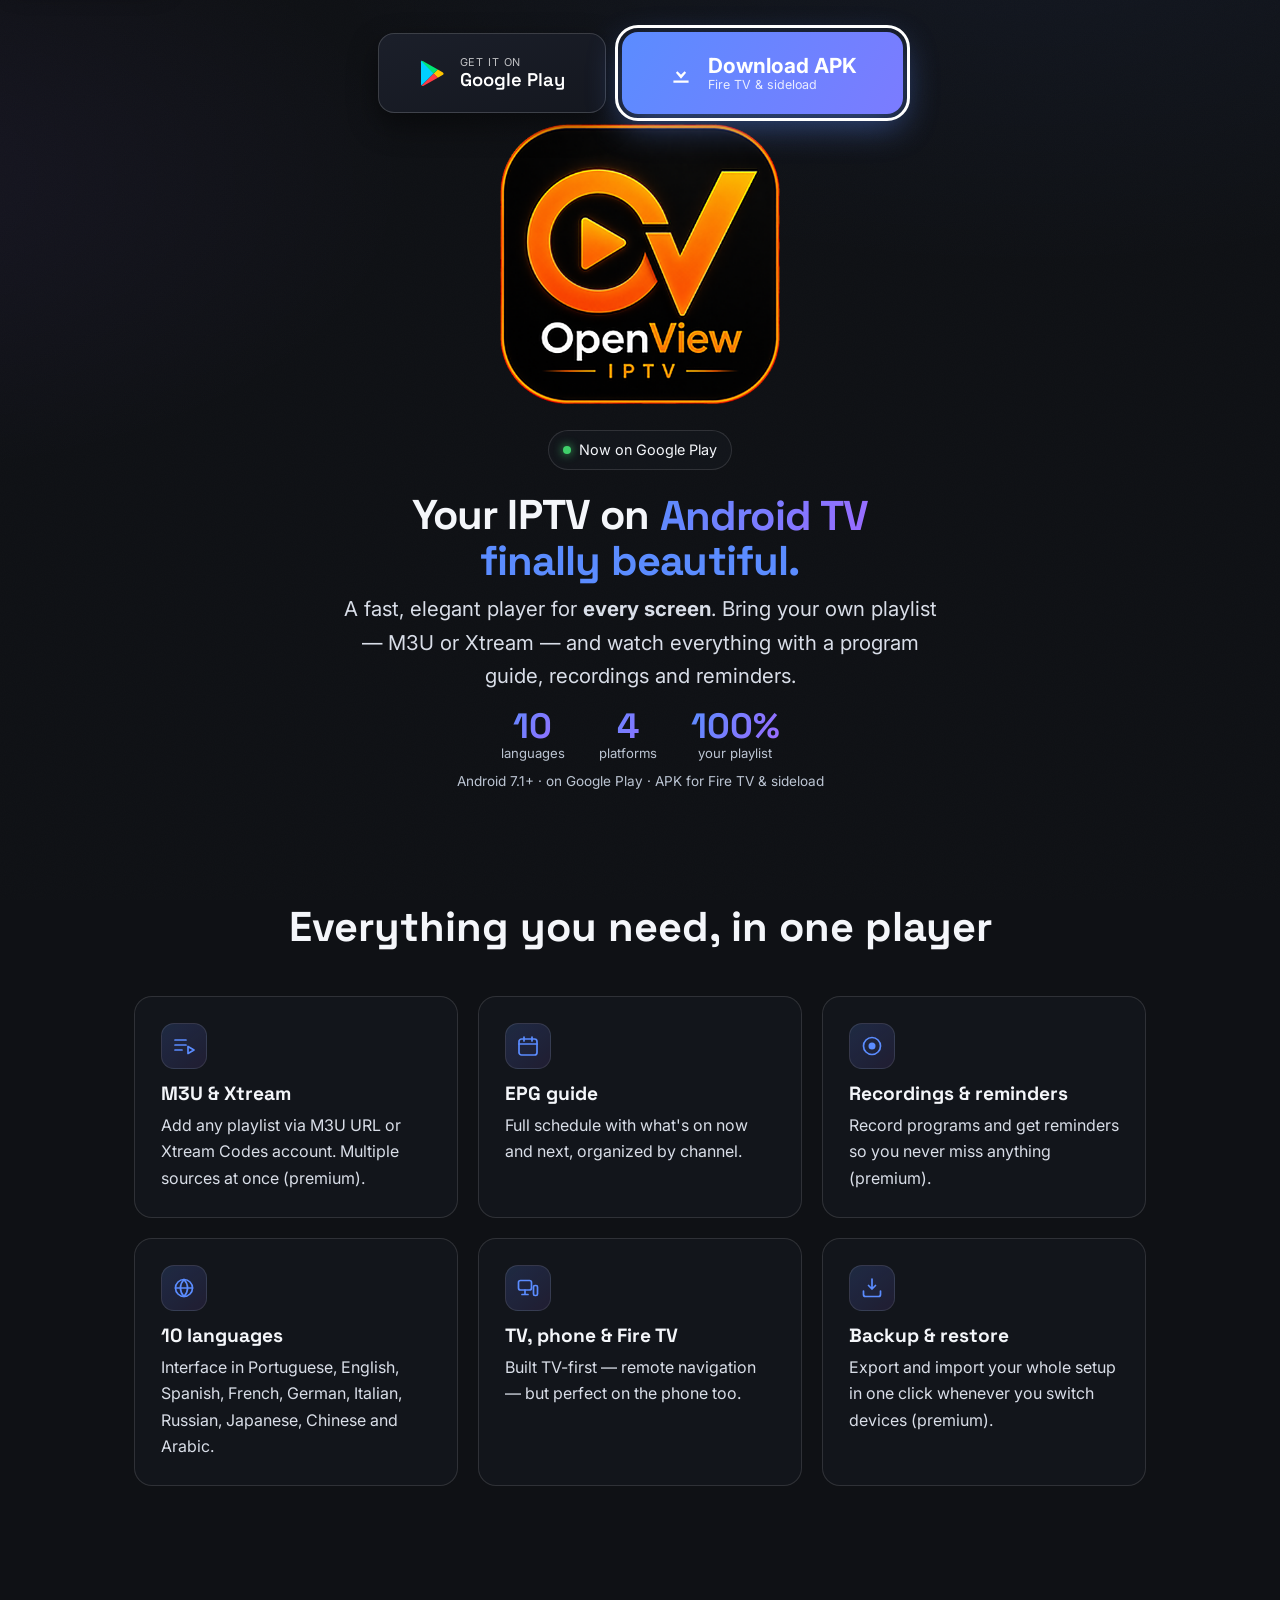
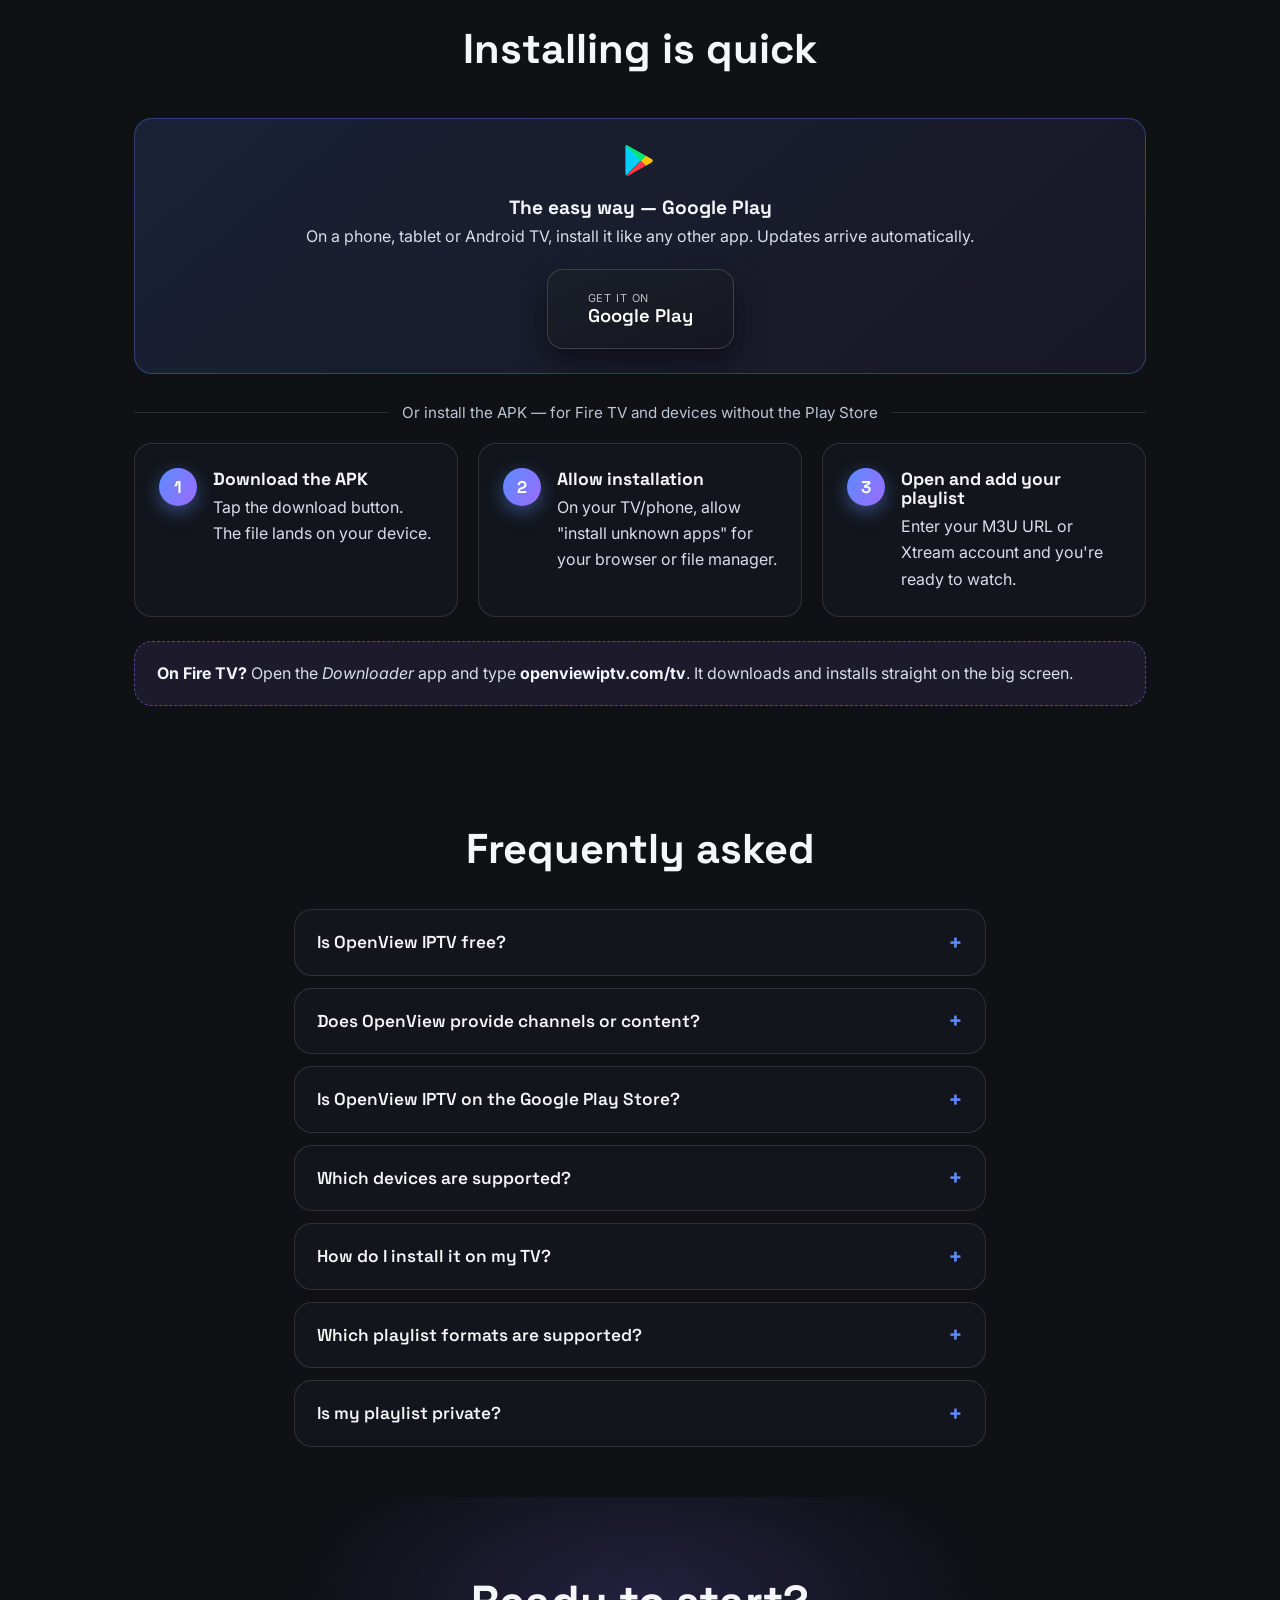
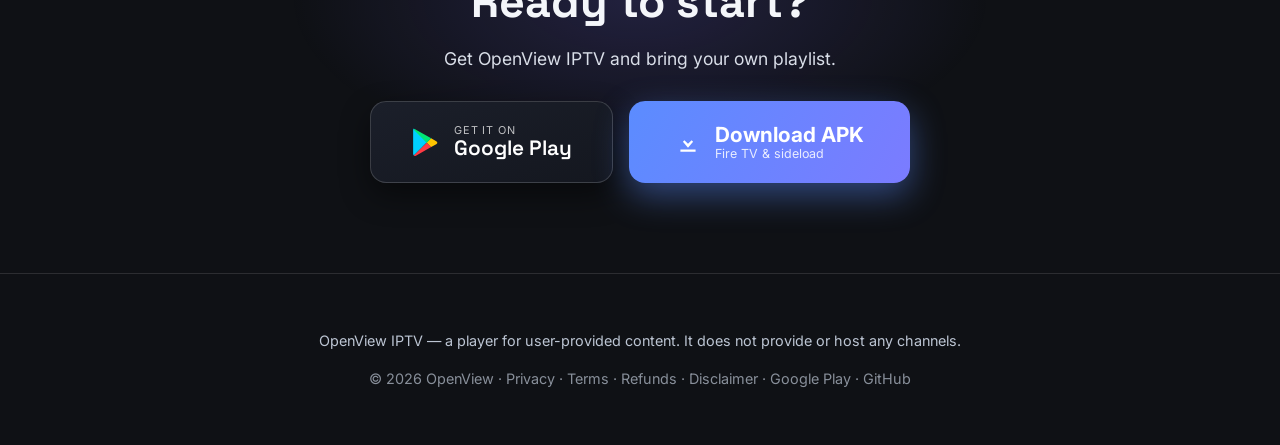
==== commit 71c126db: "feat: tell Fire TV users to type openviewiptv.com/tv in Downloader Co-Authored-By: Claude Opus 5.5 (" ====
--- a/index.html
+++ b/index.html
@@ -108,7 +108,7 @@
           {
             "@type": "Question",
             "name": "How do I install it on a TV?",
-            "acceptedAnswer": { "@type": "Answer", "text": "On Android TV, install it straight from Google Play. On Fire TV, use the Downloader app and paste the APK link, or sideload it after allowing installation from unknown sources." }
+            "acceptedAnswer": { "@type": "Answer", "text": "On Android TV, install it straight from Google Play. On Fire TV, open the Downloader app and type openviewiptv.com/tv, or sideload the APK after allowing installation from unknown sources." }
           },
           {
             "@type": "Question",
@@ -125,6 +125,21 @@
     ]
   }
   </script>
+  <!-- Matomo (self-hosted, no cookies) -->
+  <script>
+    var _paq = window._paq = window._paq || [];
+    _paq.push(['disableCookies']);
+    _paq.push(['trackPageView']);
+    _paq.push(['enableLinkTracking']);
+    (function() {
+      var u="/estatisticas/";
+      _paq.push(['setTrackerUrl', u+'registo']);
+      _paq.push(['setSiteId', '3']);
+      var d=document, g=d.createElement('script'), s=d.getElementsByTagName('script')[0];
+      g.async=true; g.src=u+'script.js'; s.parentNode.insertBefore(g,s);
+    })();
+  </script>
+  <!-- End Matomo -->
 </head>
 <body>
   <a class="skip-link" href="#top">Skip to content</a>
@@ -334,7 +349,7 @@
         <div class="step reveal"><span class="n">3</span><div><h3>Open and add your playlist</h3><p>Enter your M3U URL or Xtream account and you're ready to watch.</p></div></div>
       </div>
       <div class="tv-tip reveal">
-        <strong>On Fire TV?</strong> Use the <em>Downloader</em> app and paste the APK link — it installs straight on the big screen.
+        <strong>On Fire TV?</strong> Open the <em>Downloader</em> app and type <strong>openviewiptv.com/tv</strong>. It downloads and installs straight on the big screen.
       </div>
     </section>
 
@@ -360,7 +375,7 @@
         </details>
         <details class="faq-item reveal">
           <summary>How do I install it on my TV?</summary>
-          <p>On Android TV, install it straight from Google Play. On Fire TV, use the <em>Downloader</em> app and paste the APK link, or sideload it after allowing installation from unknown sources.</p>
+          <p>On Android TV, install it straight from Google Play. On Fire TV, open the <em>Downloader</em> app and type <strong>openviewiptv.com/tv</strong>, or sideload the APK after allowing installation from unknown sources.</p>
         </details>
         <details class="faq-item reveal">
           <summary>Which playlist formats are supported?</summary>
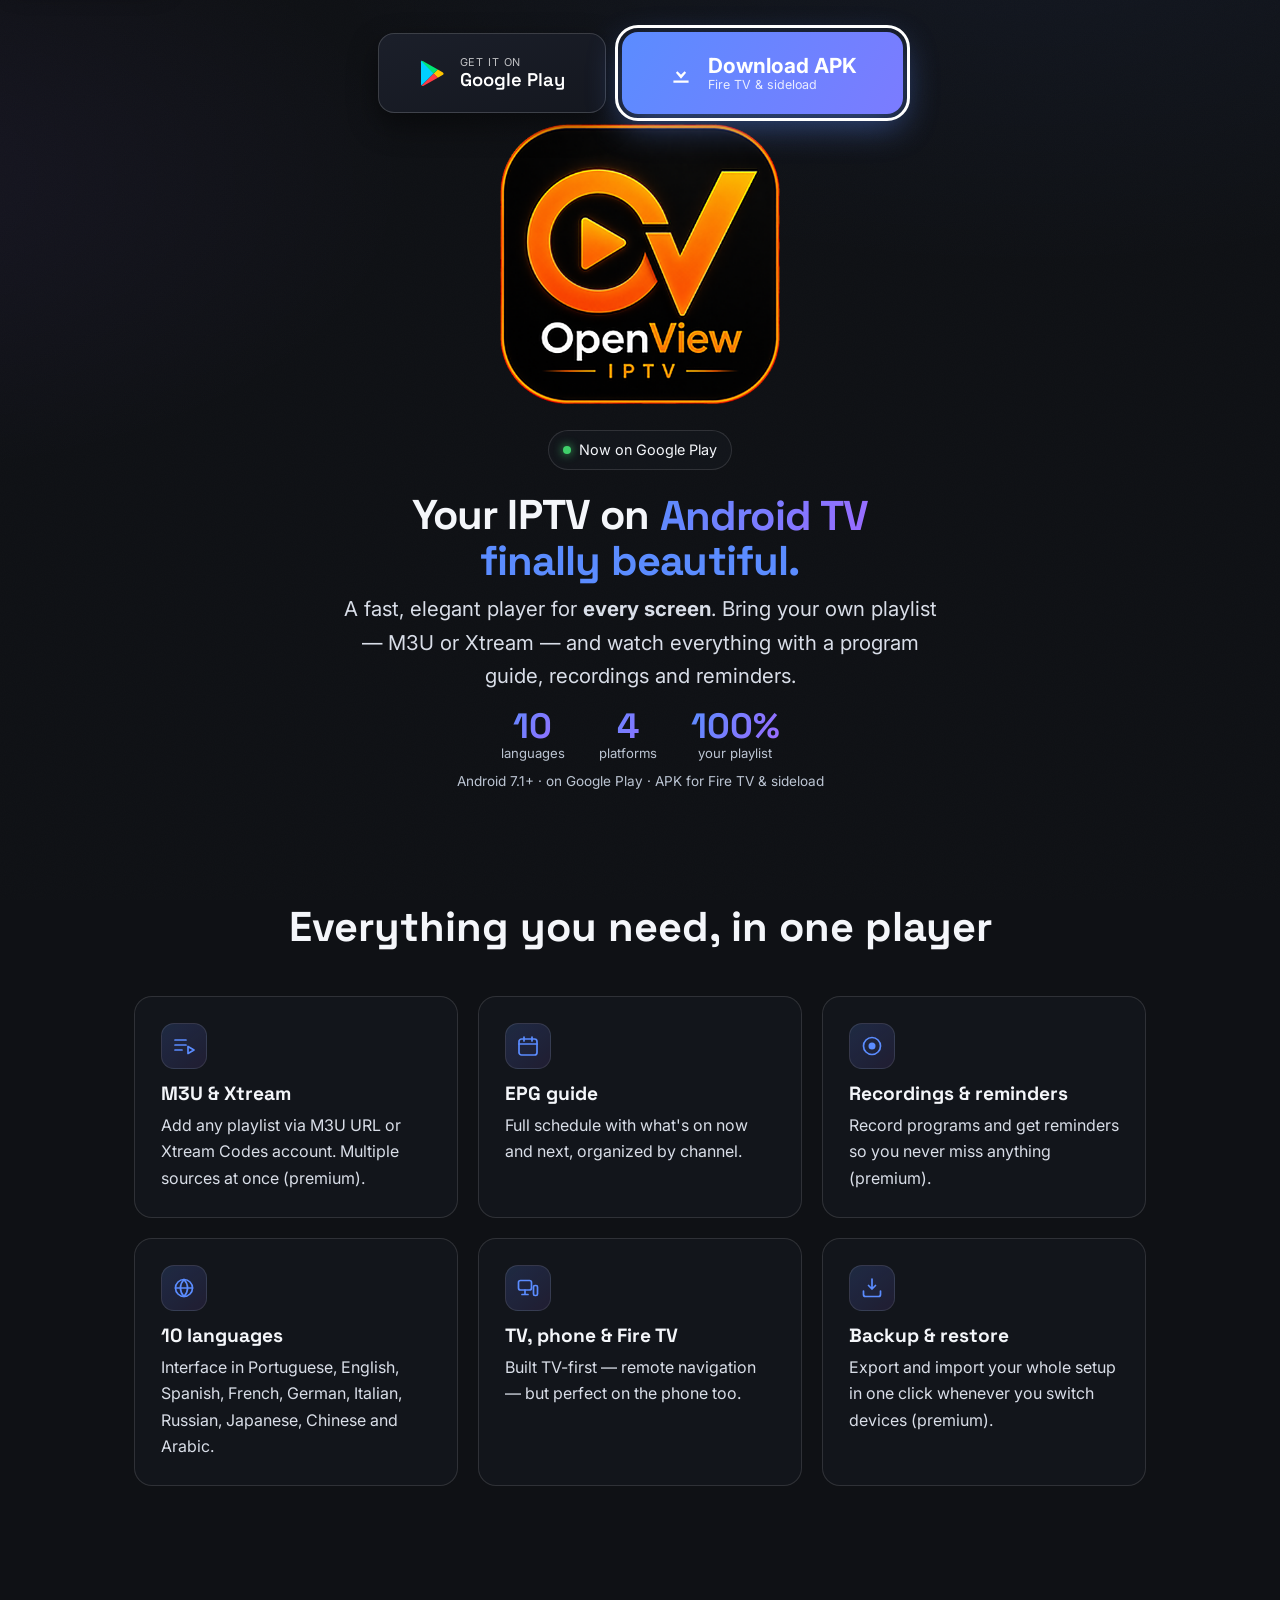
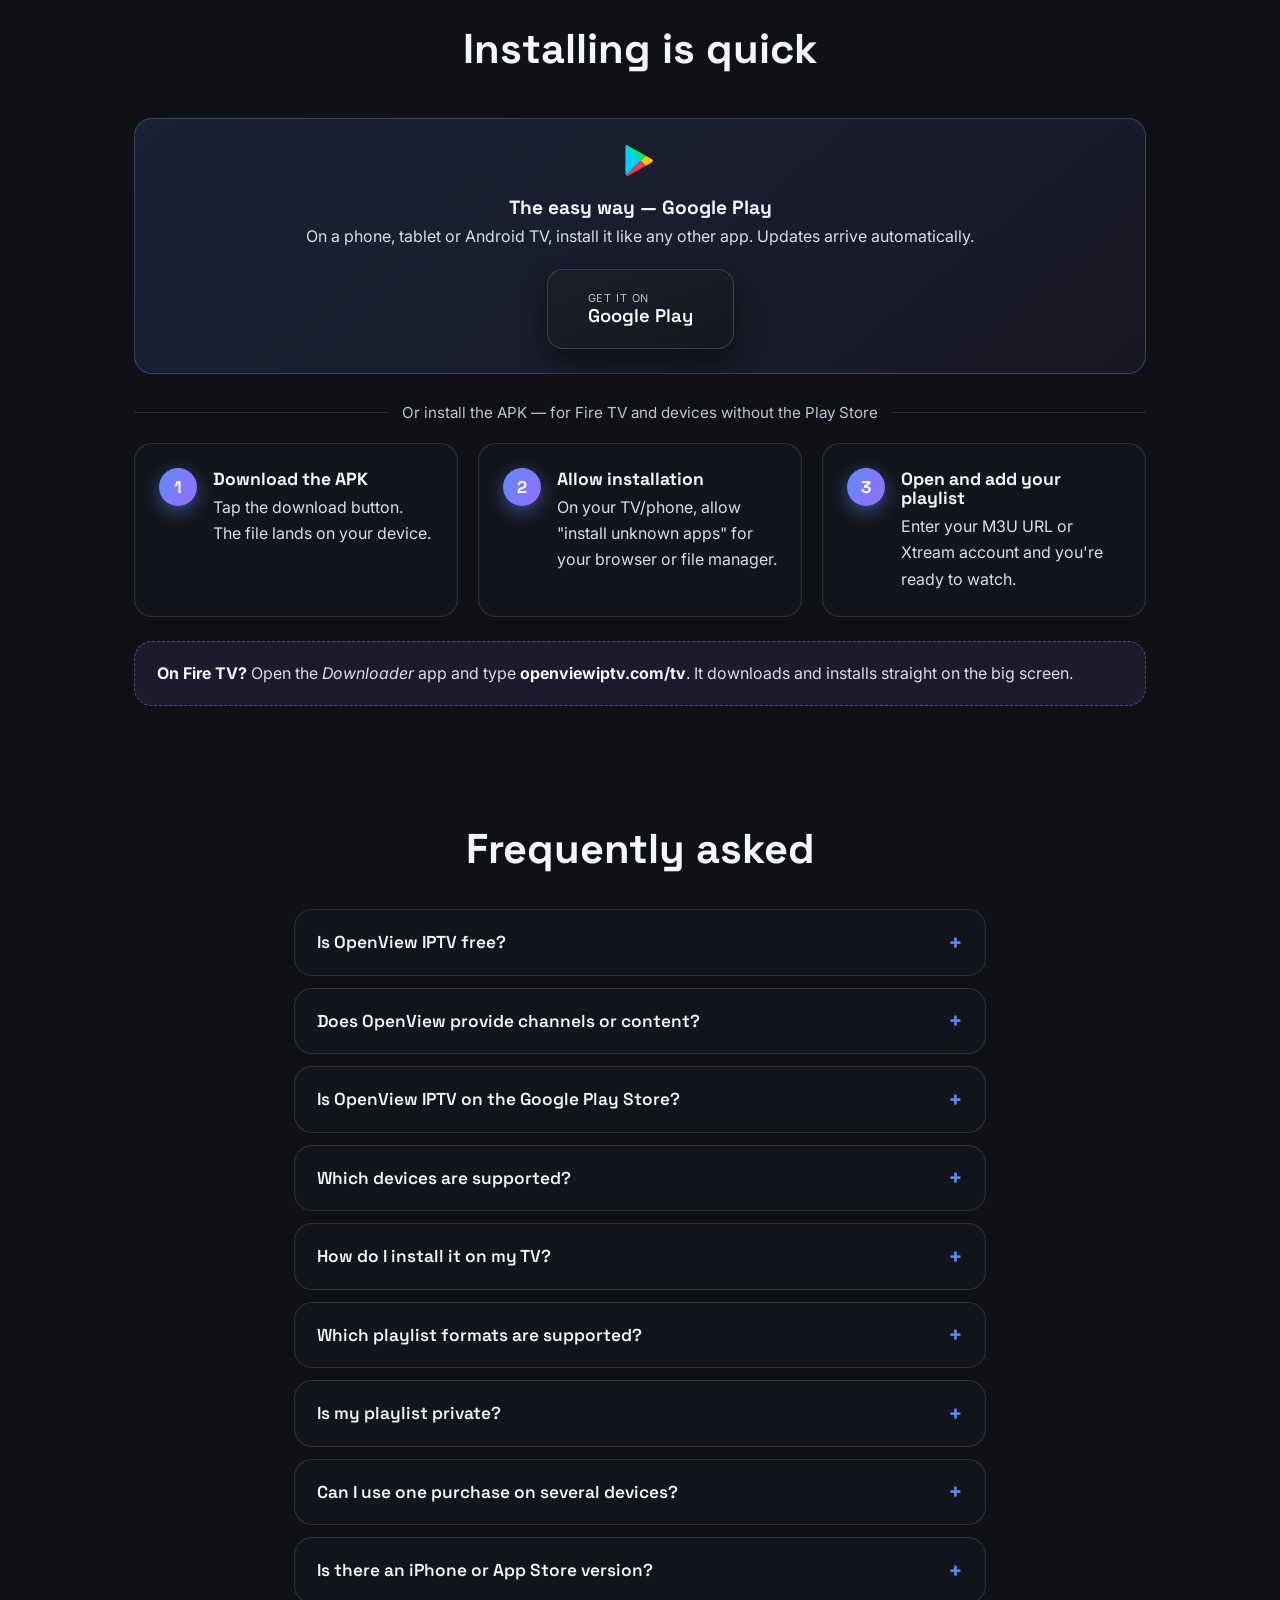
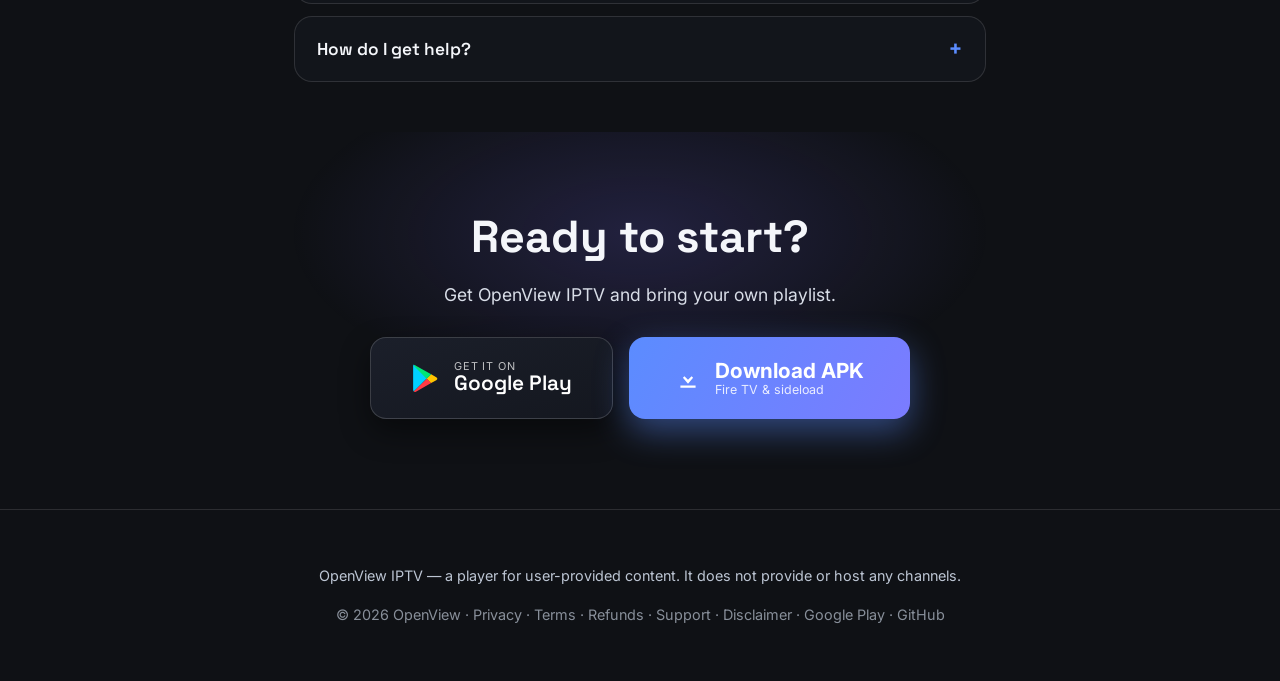
==== commit 681f3296: "feat: support page, Google Play and multi-device licences in terms and FAQ - New /support page: cont" ====
--- a/index.html
+++ b/index.html
@@ -119,6 +119,16 @@
             "@type": "Question",
             "name": "Is my playlist private?",
             "acceptedAnswer": { "@type": "Answer", "text": "Yes. Your playlist stays on your device. OpenView does not upload or share it." }
+          },
+          {
+            "@type": "Question",
+            "name": "Can I use one purchase on several devices?",
+            "acceptedAnswer": { "@type": "Answer", "text": "Yes. Lifetime works on up to 5 devices and annual on up to 2. On Google Play, open the Premium screen on another device signed in with the same Google account. Outside Google Play, enter your activation code on each device." }
+          },
+          {
+            "@type": "Question",
+            "name": "Is there an iPhone or App Store version?",
+            "acceptedAnswer": { "@type": "Answer", "text": "Not yet. OpenView IPTV is available for Android phones and tablets, Android TV and Google TV, and Fire TV." }
           }
         ]
       }
@@ -385,6 +395,18 @@
           <summary>Is my playlist private?</summary>
           <p>Yes. Your playlist stays on your device — OpenView never uploads or shares it.</p>
         </details>
+        <details class="faq-item reveal">
+          <summary>Can I use one purchase on several devices?</summary>
+          <p>Yes. Lifetime works on up to 5 devices and annual on up to 2. On Google Play, open the Premium screen on another device signed in with the same Google account. Outside Google Play, enter your activation code on each device.</p>
+        </details>
+        <details class="faq-item reveal">
+          <summary>Is there an iPhone or App Store version?</summary>
+          <p>Not yet. OpenView IPTV is available for Android phones and tablets, Android TV and Google TV, and Fire TV.</p>
+        </details>
+        <details class="faq-item reveal">
+          <summary>How do I get help?</summary>
+          <p>Email <a href="mailto:luispcfialho@gmail.com">luispcfialho@gmail.com</a>. The <a href="/support">support page</a> says what to include so we can help faster.</p>
+        </details>
       </div>
     </section>
 
@@ -416,7 +438,7 @@
 
   <footer class="footer">
     <p>OpenView IPTV — a player for user-provided content. It does not provide or host any channels.</p>
-    <p class="dim">© <span id="year">2026</span> OpenView · <a href="/privacy">Privacy</a> · <a href="/terms">Terms</a> · <a href="/refund">Refunds</a> · <a href="/disclaimer">Disclaimer</a> · <a href="https://play.google.com/store/apps/details?id=com.openview.iptv" target="_blank" rel="noopener">Google Play</a> · <a href="https://github.com/LuisPCFialho/openview-releases" target="_blank" rel="noopener">GitHub</a></p>
+    <p class="dim">© <span id="year">2026</span> OpenView · <a href="/privacy">Privacy</a> · <a href="/terms">Terms</a> · <a href="/refund">Refunds</a> · <a href="/support">Support</a> · <a href="/disclaimer">Disclaimer</a> · <a href="https://play.google.com/store/apps/details?id=com.openview.iptv" target="_blank" rel="noopener">Google Play</a> · <a href="https://github.com/LuisPCFialho/openview-releases" target="_blank" rel="noopener">GitHub</a></p>
   </footer>
 
   <button type="button" class="to-top" aria-label="Back to top" hidden>
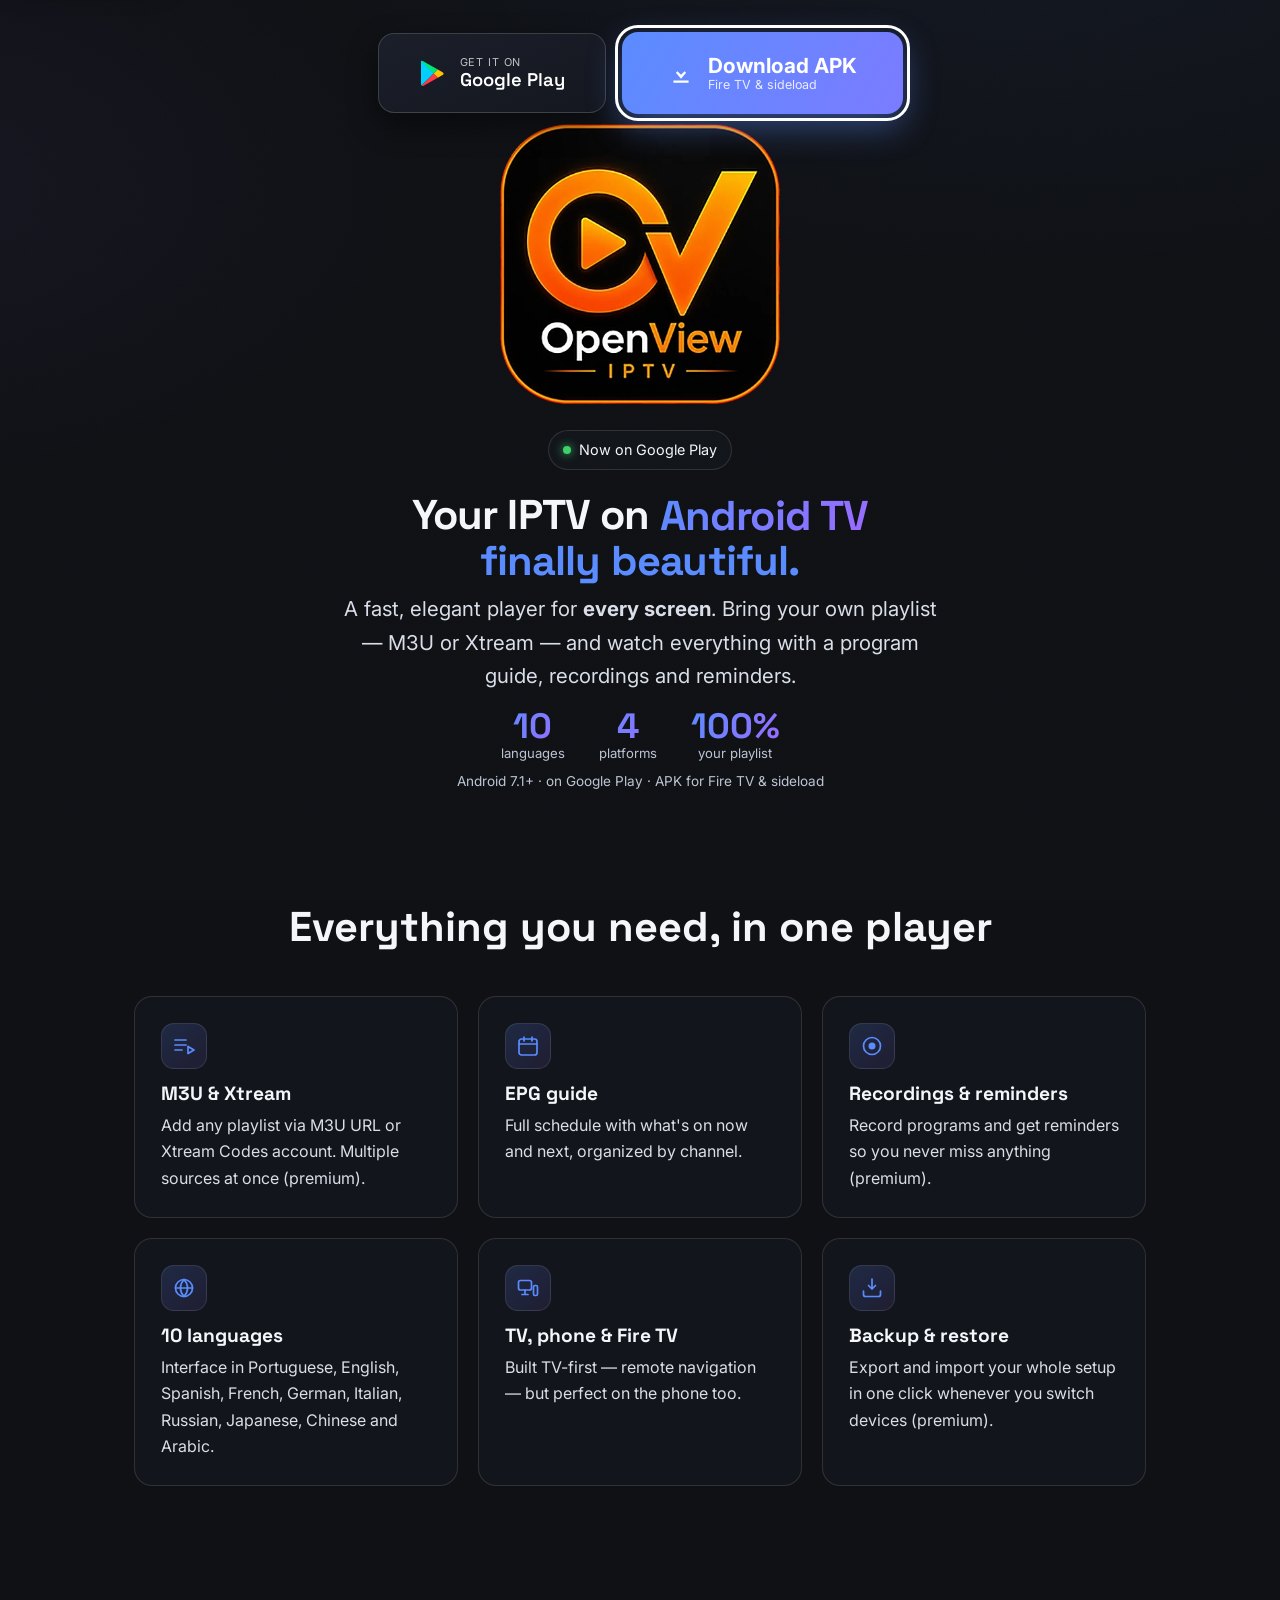
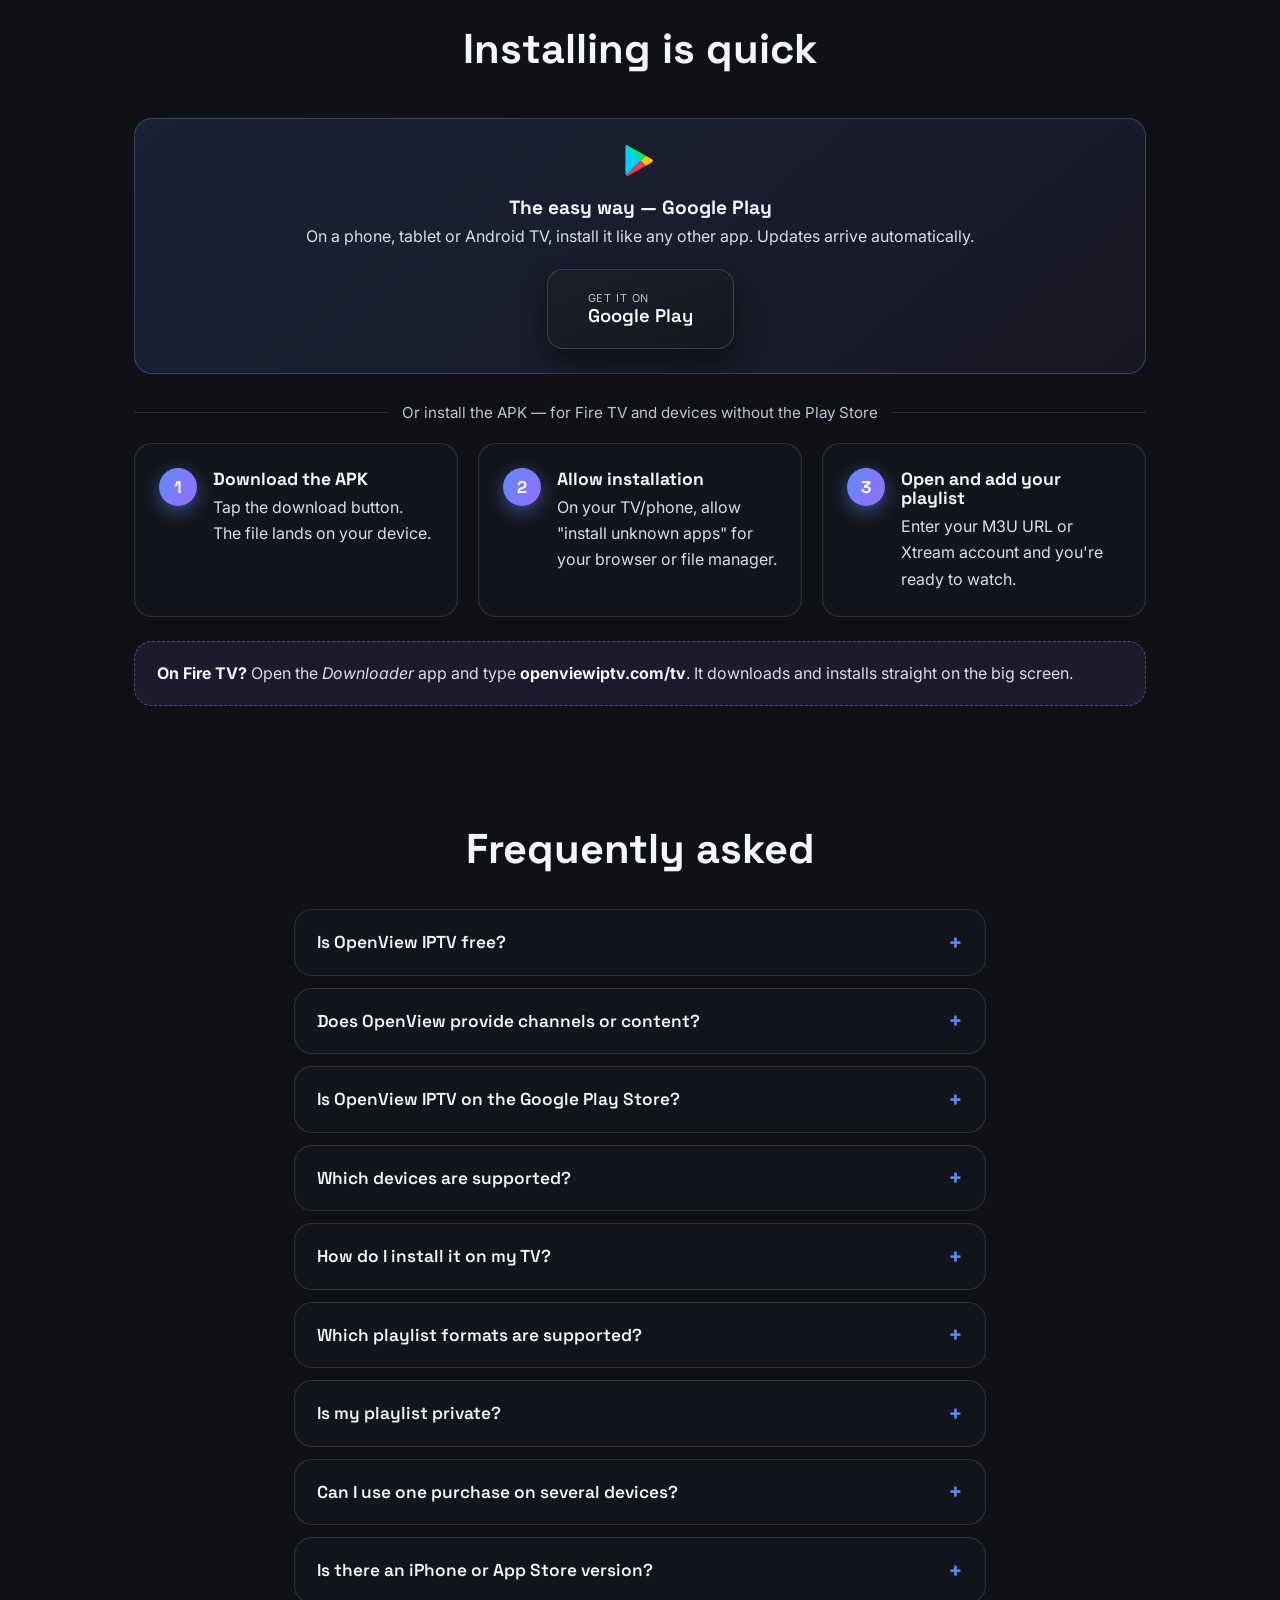
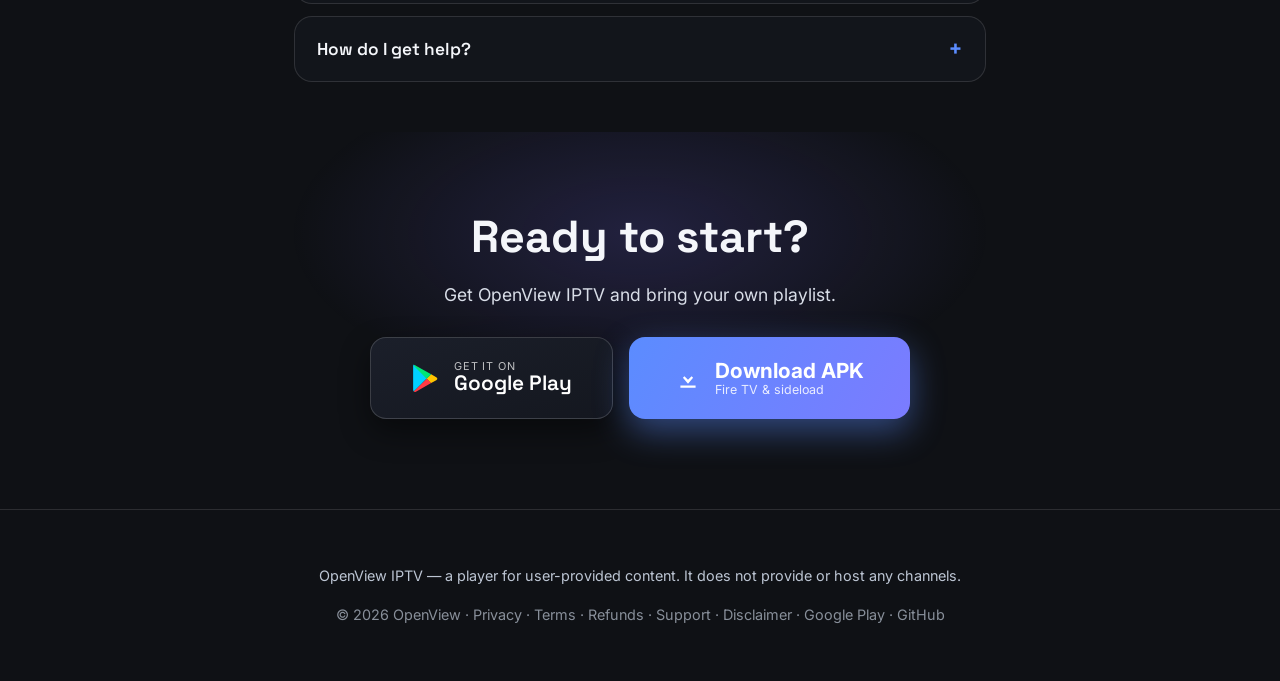
==== commit dbd5ee87: "fix: seo com dominio canonico openviewiptv.com, schema, sitemap e cache - canonical, og, twitter e J" ====
--- a/index.html
+++ b/index.html
@@ -3,36 +3,36 @@
 <head>
   <meta charset="utf-8">
   <meta name="viewport" content="width=device-width, initial-scale=1">
-  <title>OpenView IPTV — your player for Android TV, phone and Fire TV</title>
-  <meta name="description" content="OpenView IPTV: a fast, elegant player for Android TV, phone and Fire TV. Now on Google Play. Supports M3U and Xtream, EPG guide, recordings, reminders and 10 languages. Bring your own playlist.">
+  <title>OpenView IPTV: IPTV player for Android TV, phone and Fire TV</title>
+  <meta name="description" content="Fast, elegant IPTV player for Android TV, phone and Fire TV, on Google Play. M3U and Xtream, EPG guide, recordings and reminders. Bring your own playlist.">
   <meta name="theme-color" content="#0f1115">
   <meta name="color-scheme" content="dark">
   <meta name="author" content="OpenView IPTV">
-  <meta name="keywords" content="IPTV player, Android TV, Fire TV, M3U, Xtream Codes, EPG guide, IPTV recordings, IPTV reminders, Google Play">
   <meta name="robots" content="index, follow, max-image-preview:large">
-  <link rel="canonical" href="https://openview-landing.vercel.app/">
+  <link rel="canonical" href="https://openviewiptv.com/">
 
   <!-- Open Graph -->
   <meta property="og:type" content="website">
   <meta property="og:site_name" content="OpenView IPTV">
-  <meta property="og:url" content="https://openview-landing.vercel.app/">
+  <meta property="og:url" content="https://openviewiptv.com/">
   <meta property="og:title" content="OpenView IPTV — your IPTV, finally beautiful">
   <meta property="og:description" content="Fast, elegant IPTV player for Android TV, phone and Fire TV. Bring your own playlist (M3U / Xtream).">
-  <meta property="og:image" content="https://openview-landing.vercel.app/tv-home.jpg">
+  <meta property="og:image" content="https://openviewiptv.com/tv-home.jpg">
   <meta property="og:image:width" content="1100">
   <meta property="og:image:height" content="630">
   <meta property="og:image:alt" content="OpenView IPTV running on Android TV">
-  <meta property="og:locale" content="en">
+  <meta property="og:locale" content="en_US">
 
   <!-- Twitter -->
   <meta name="twitter:card" content="summary_large_image">
   <meta name="twitter:title" content="OpenView IPTV — your IPTV, finally beautiful">
   <meta name="twitter:description" content="Fast, elegant IPTV player for Android TV, phone and Fire TV. Bring your own playlist (M3U / Xtream).">
-  <meta name="twitter:image" content="https://openview-landing.vercel.app/tv-home.jpg">
-
-  <link rel="icon" type="image/png" href="logo.png">
-  <link rel="preload" as="image" href="logo.png" fetchpriority="high">
-  <link rel="apple-touch-icon" href="logo.png">
+  <meta name="twitter:image" content="https://openviewiptv.com/tv-home.jpg">
+  <meta name="twitter:image:alt" content="OpenView IPTV running on Android TV">
+
+  <link rel="icon" type="image/png" sizes="48x48" href="favicon-48.png">
+  <link rel="preload" as="image" type="image/webp" href="logo.webp" fetchpriority="high">
+  <link rel="apple-touch-icon" href="logo-180.png">
   <link rel="preconnect" href="https://fonts.googleapis.com">
   <link rel="preconnect" href="https://fonts.gstatic.com" crossorigin>
   <link href="https://fonts.googleapis.com/css2?family=Inter:wght@400;500;600&family=Space+Grotesk:wght@500;600;700&display=swap" rel="stylesheet">
@@ -62,28 +62,49 @@
     "@context": "https://schema.org",
     "@graph": [
       {
+        "@type": "Organization",
+        "@id": "https://openviewiptv.com/#organization",
+        "name": "OpenView IPTV",
+        "url": "https://openviewiptv.com/",
+        "logo": {
+          "@type": "ImageObject",
+          "url": "https://openviewiptv.com/logo.png",
+          "width": 416,
+          "height": 416
+        },
+        "sameAs": [
+          "https://play.google.com/store/apps/details?id=com.openview.iptv",
+          "https://github.com/LuisPCFialho/openview-releases"
+        ]
+      },
+      {
         "@type": "WebSite",
-        "@id": "https://openview-landing.vercel.app/#website",
-        "url": "https://openview-landing.vercel.app/",
+        "@id": "https://openviewiptv.com/#website",
+        "url": "https://openviewiptv.com/",
         "name": "OpenView IPTV",
         "description": "Fast, elegant IPTV player for Android TV, phone and Fire TV.",
-        "inLanguage": "en"
+        "inLanguage": "en",
+        "publisher": { "@id": "https://openviewiptv.com/#organization" }
       },
       {
         "@type": "SoftwareApplication",
+        "@id": "https://openviewiptv.com/#app",
         "name": "OpenView IPTV",
         "operatingSystem": "Android 7.1+",
         "applicationCategory": "MultimediaApplication",
-        "url": "https://openview-landing.vercel.app/",
+        "url": "https://openviewiptv.com/",
+        "image": "https://openviewiptv.com/logo.png",
+        "screenshot": "https://openviewiptv.com/tv-home.jpg",
         "installUrl": "https://play.google.com/store/apps/details?id=com.openview.iptv",
         "downloadUrl": "https://play.google.com/store/apps/details?id=com.openview.iptv",
-        "softwareVersion": "latest",
         "inLanguage": ["en", "pt", "es", "fr", "de", "it", "ru", "ja", "zh", "ar"],
         "description": "A fast, elegant player for Android TV, phone and Fire TV. Bring your own playlist (M3U or Xtream) and watch with a program guide, recordings and reminders.",
-        "offers": { "@type": "Offer", "price": "0", "priceCurrency": "USD" }
+        "offers": { "@type": "Offer", "price": "0", "priceCurrency": "USD" },
+        "publisher": { "@id": "https://openviewiptv.com/#organization" }
       },
       {
         "@type": "FAQPage",
+        "@id": "https://openviewiptv.com/#faq",
         "mainEntity": [
           {
             "@type": "Question",
@@ -107,23 +128,23 @@
           },
           {
             "@type": "Question",
-            "name": "How do I install it on a TV?",
+            "name": "How do I install it on my TV?",
             "acceptedAnswer": { "@type": "Answer", "text": "On Android TV, install it straight from Google Play. On Fire TV, open the Downloader app and type openviewiptv.com/tv, or sideload the APK after allowing installation from unknown sources." }
           },
           {
             "@type": "Question",
             "name": "Which playlist formats are supported?",
-            "acceptedAnswer": { "@type": "Answer", "text": "M3U and M3U8 playlist URLs, as well as Xtream Codes accounts." }
+            "acceptedAnswer": { "@type": "Answer", "text": "M3U and M3U8 playlist URLs, and Xtream Codes accounts." }
           },
           {
             "@type": "Question",
             "name": "Is my playlist private?",
-            "acceptedAnswer": { "@type": "Answer", "text": "Yes. Your playlist stays on your device. OpenView does not upload or share it." }
+            "acceptedAnswer": { "@type": "Answer", "text": "Yes. Your playlist stays on your device. OpenView never uploads or shares it." }
           },
           {
             "@type": "Question",
             "name": "Can I use one purchase on several devices?",
-            "acceptedAnswer": { "@type": "Answer", "text": "Yes. Lifetime works on up to 5 devices and annual on up to 2. On Google Play, open the Premium screen on another device signed in with the same Google account. Outside Google Play, enter your activation code on each device." }
+            "acceptedAnswer": { "@type": "Answer", "text": "Yes. Lifetime works on up to 5 devices and annual on up to 2. On Google Play, open the app on another device signed in with the same Google account and Premium turns on by itself. Outside Google Play, enter your activation code on each device." }
           },
           {
             "@type": "Question",
@@ -172,7 +193,7 @@
 
   <header class="nav">
     <a class="brand" href="#top">
-      <img class="logo" src="logo.png" alt="" width="32" height="32">
+      <img class="logo" src="logo.webp" alt="" width="32" height="32">
       <span>OpenView<span class="accent">IPTV</span></span>
     </a>
     <button type="button" class="nav-toggle" aria-label="Open menu" aria-expanded="false" aria-controls="nav-links">
@@ -190,7 +211,7 @@
     <!-- HERO -->
     <section class="hero">
       <div class="hero-copy reveal">
-        <img class="hero-logo" src="logo.png" alt="OpenView IPTV" width="112" height="112" fetchpriority="high" decoding="async">
+        <img class="hero-logo" src="logo.webp" alt="OpenView IPTV" width="112" height="112" fetchpriority="high" decoding="async">
         <span class="badge"><span class="dot"></span> <span id="version">Now on Google Play</span></span>
         <h1>
           Your IPTV on
@@ -397,7 +418,7 @@
         </details>
         <details class="faq-item reveal">
           <summary>Can I use one purchase on several devices?</summary>
-          <p>Yes. Lifetime works on up to 5 devices and annual on up to 2. On Google Play, open the Premium screen on another device signed in with the same Google account. Outside Google Play, enter your activation code on each device.</p>
+          <p>Yes. Lifetime works on up to 5 devices and annual on up to 2. On Google Play, open the app on another device signed in with the same Google account and Premium turns on by itself. Outside Google Play, enter your activation code on each device.</p>
         </details>
         <details class="faq-item reveal">
           <summary>Is there an iPhone or App Store version?</summary>
